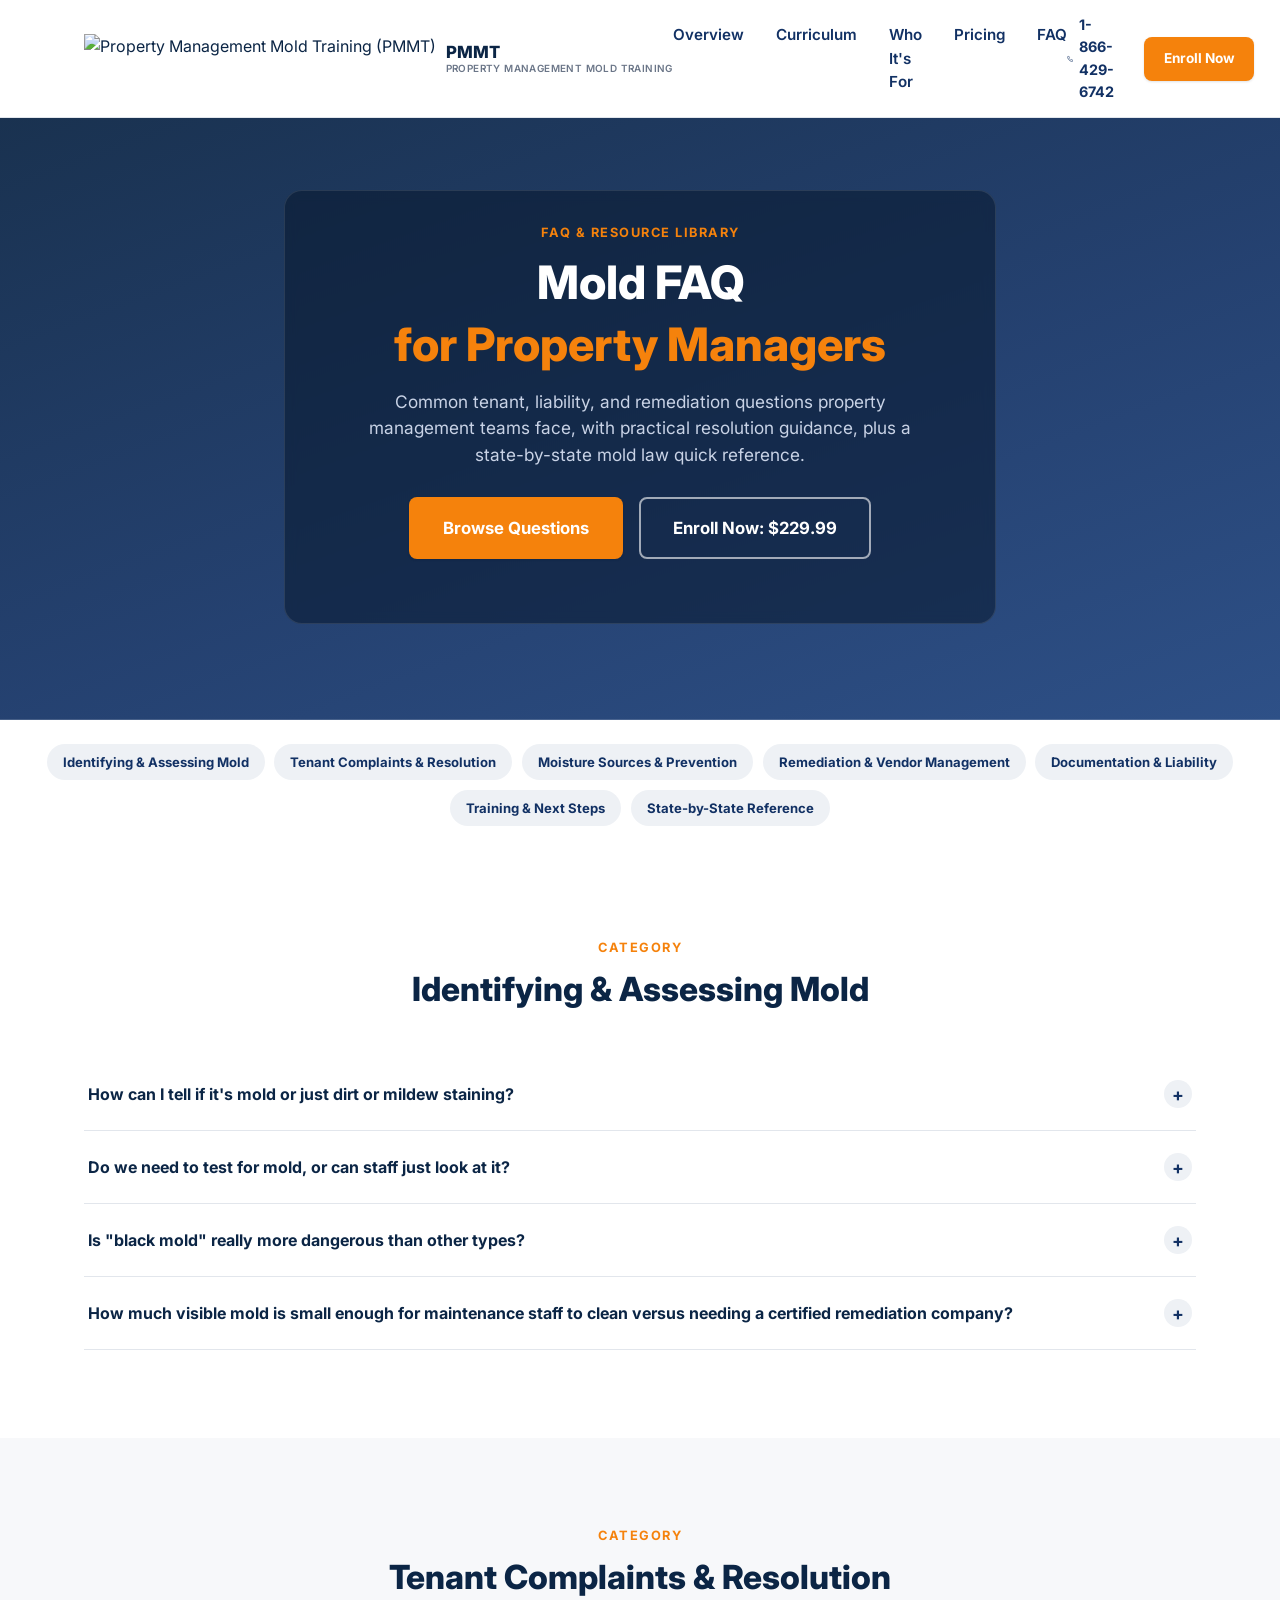
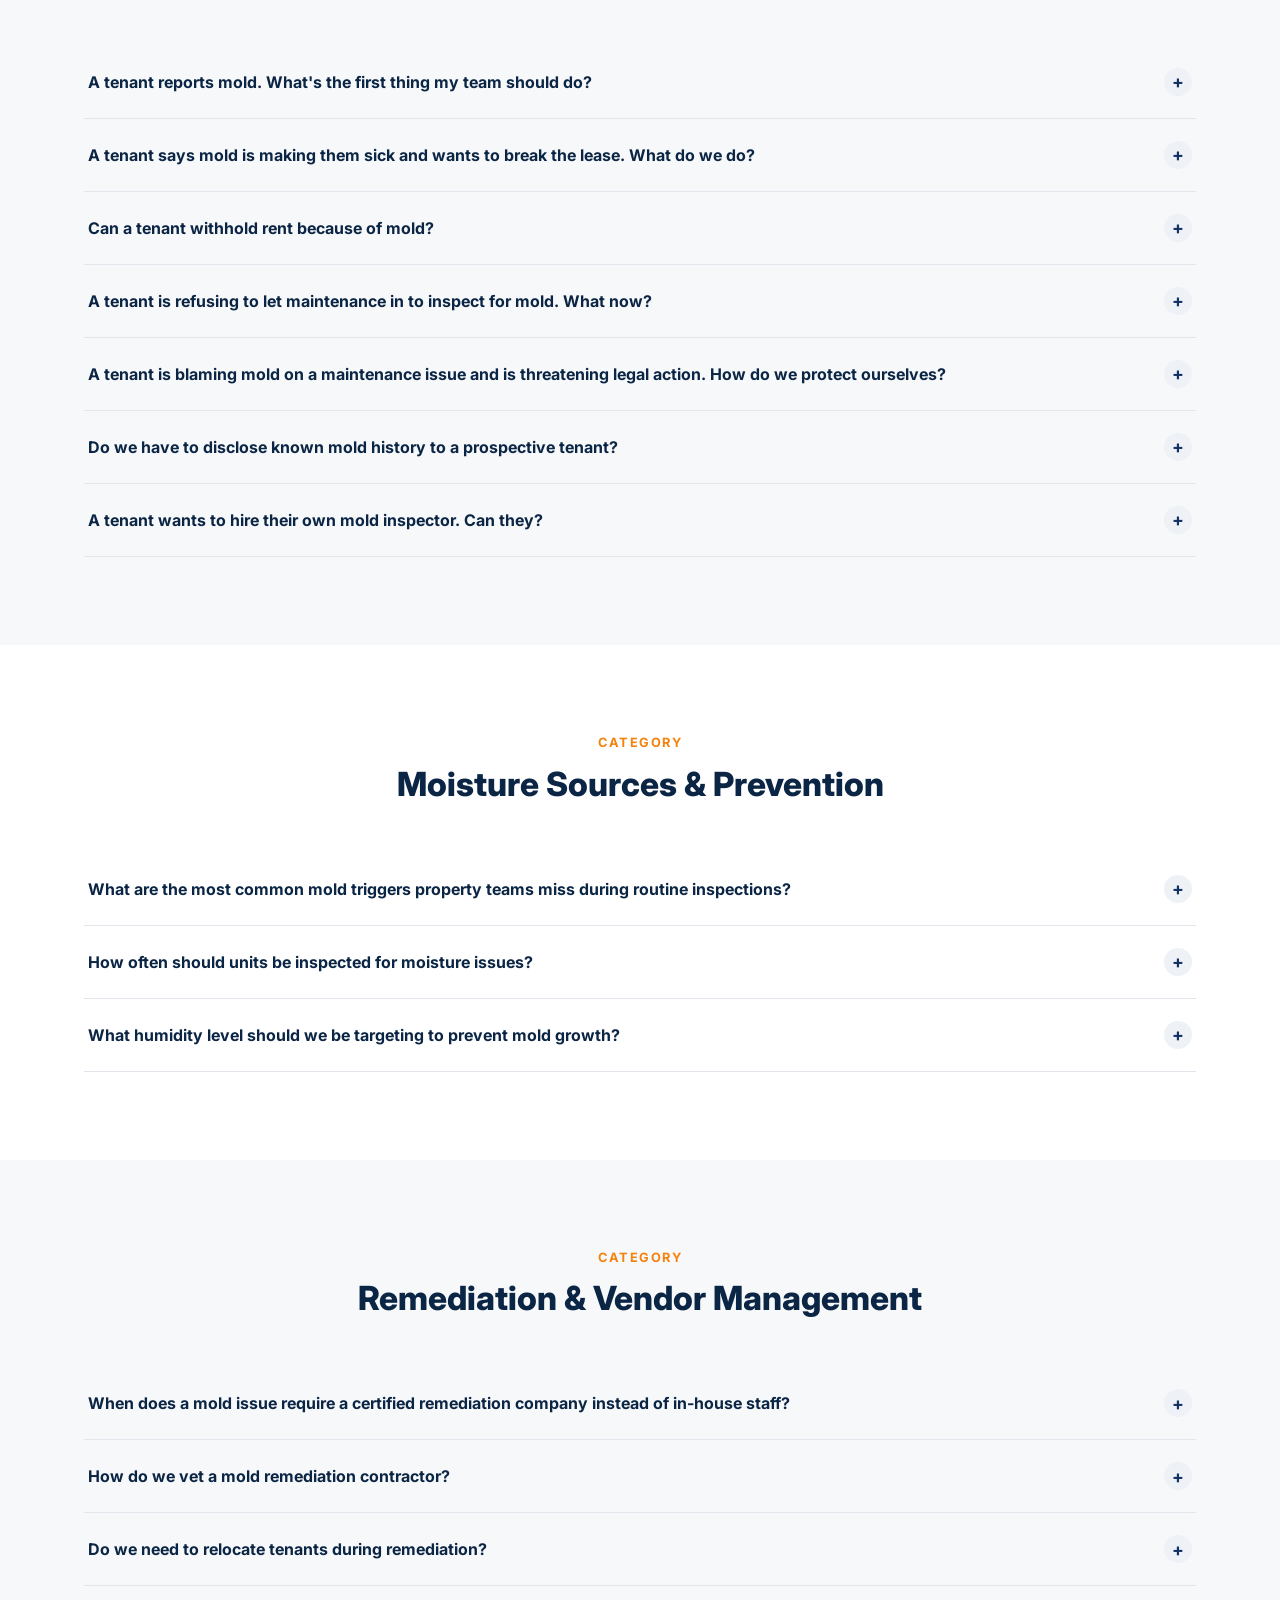
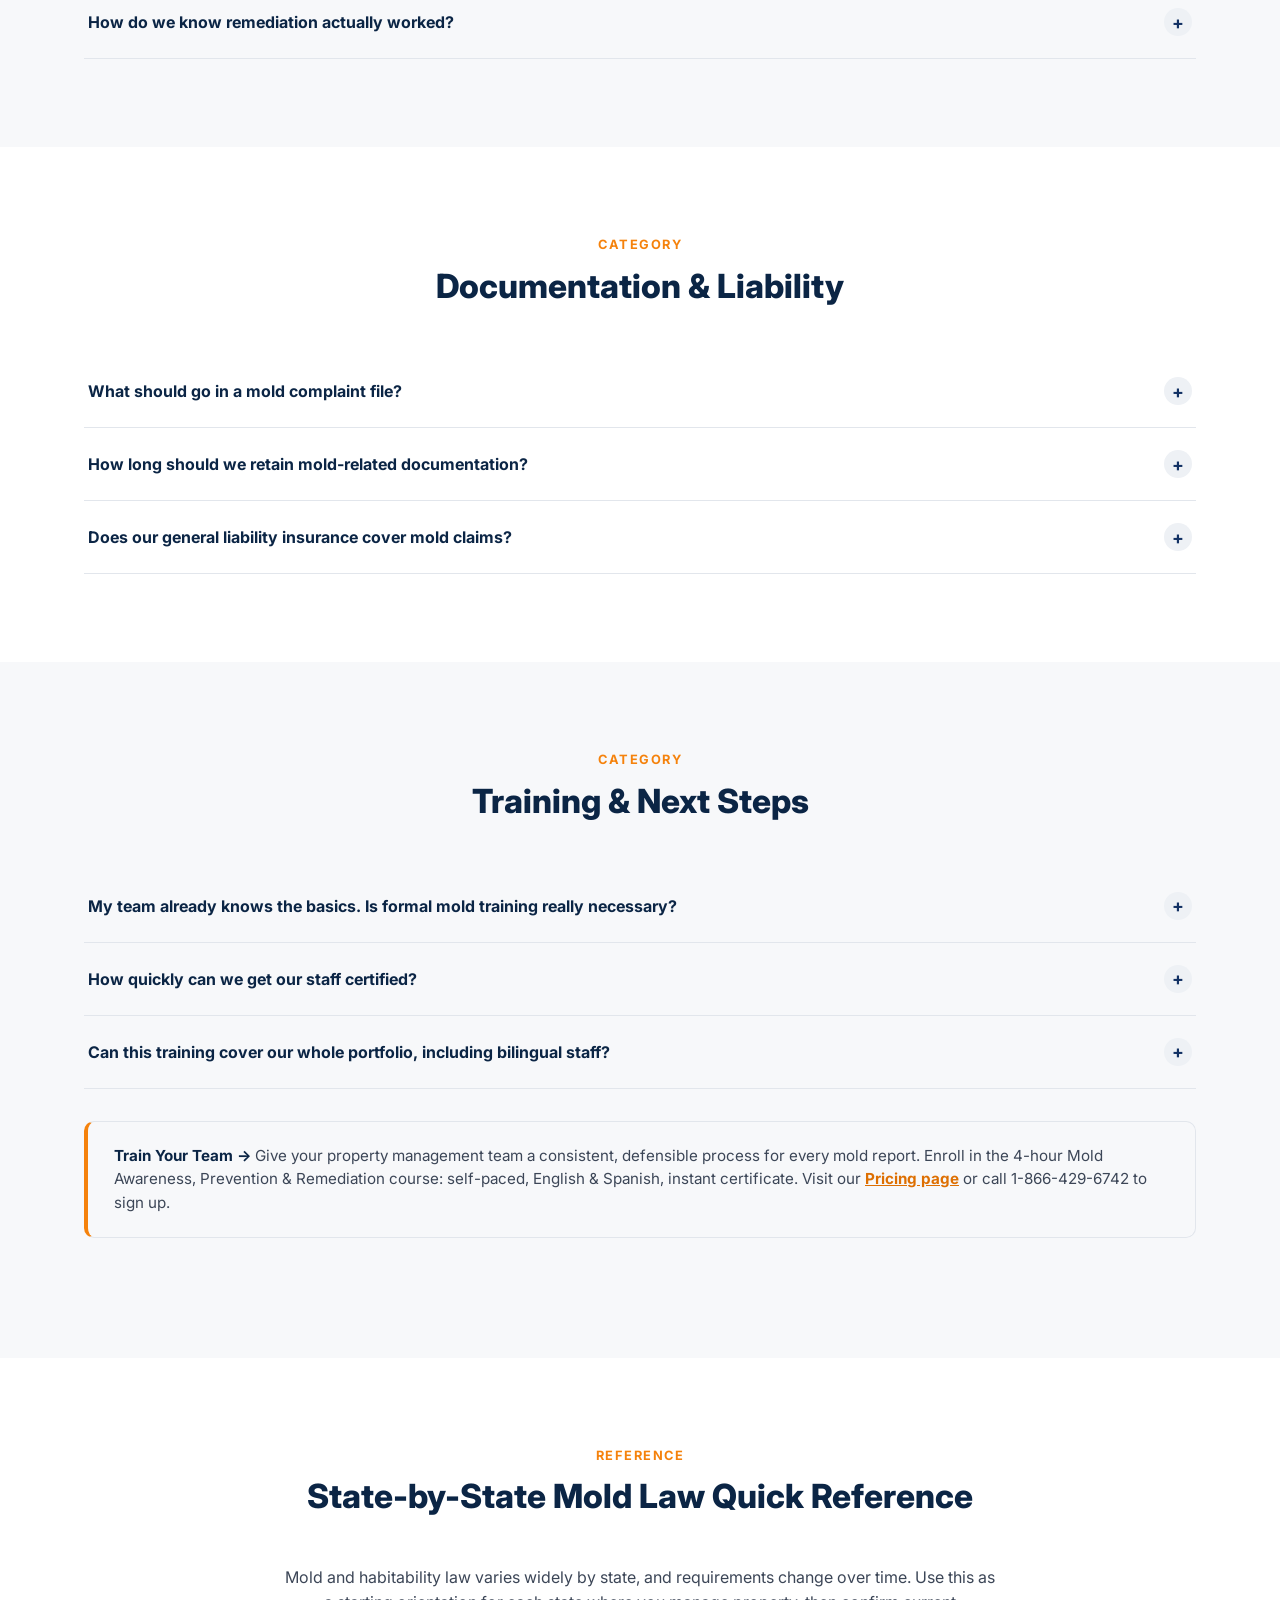
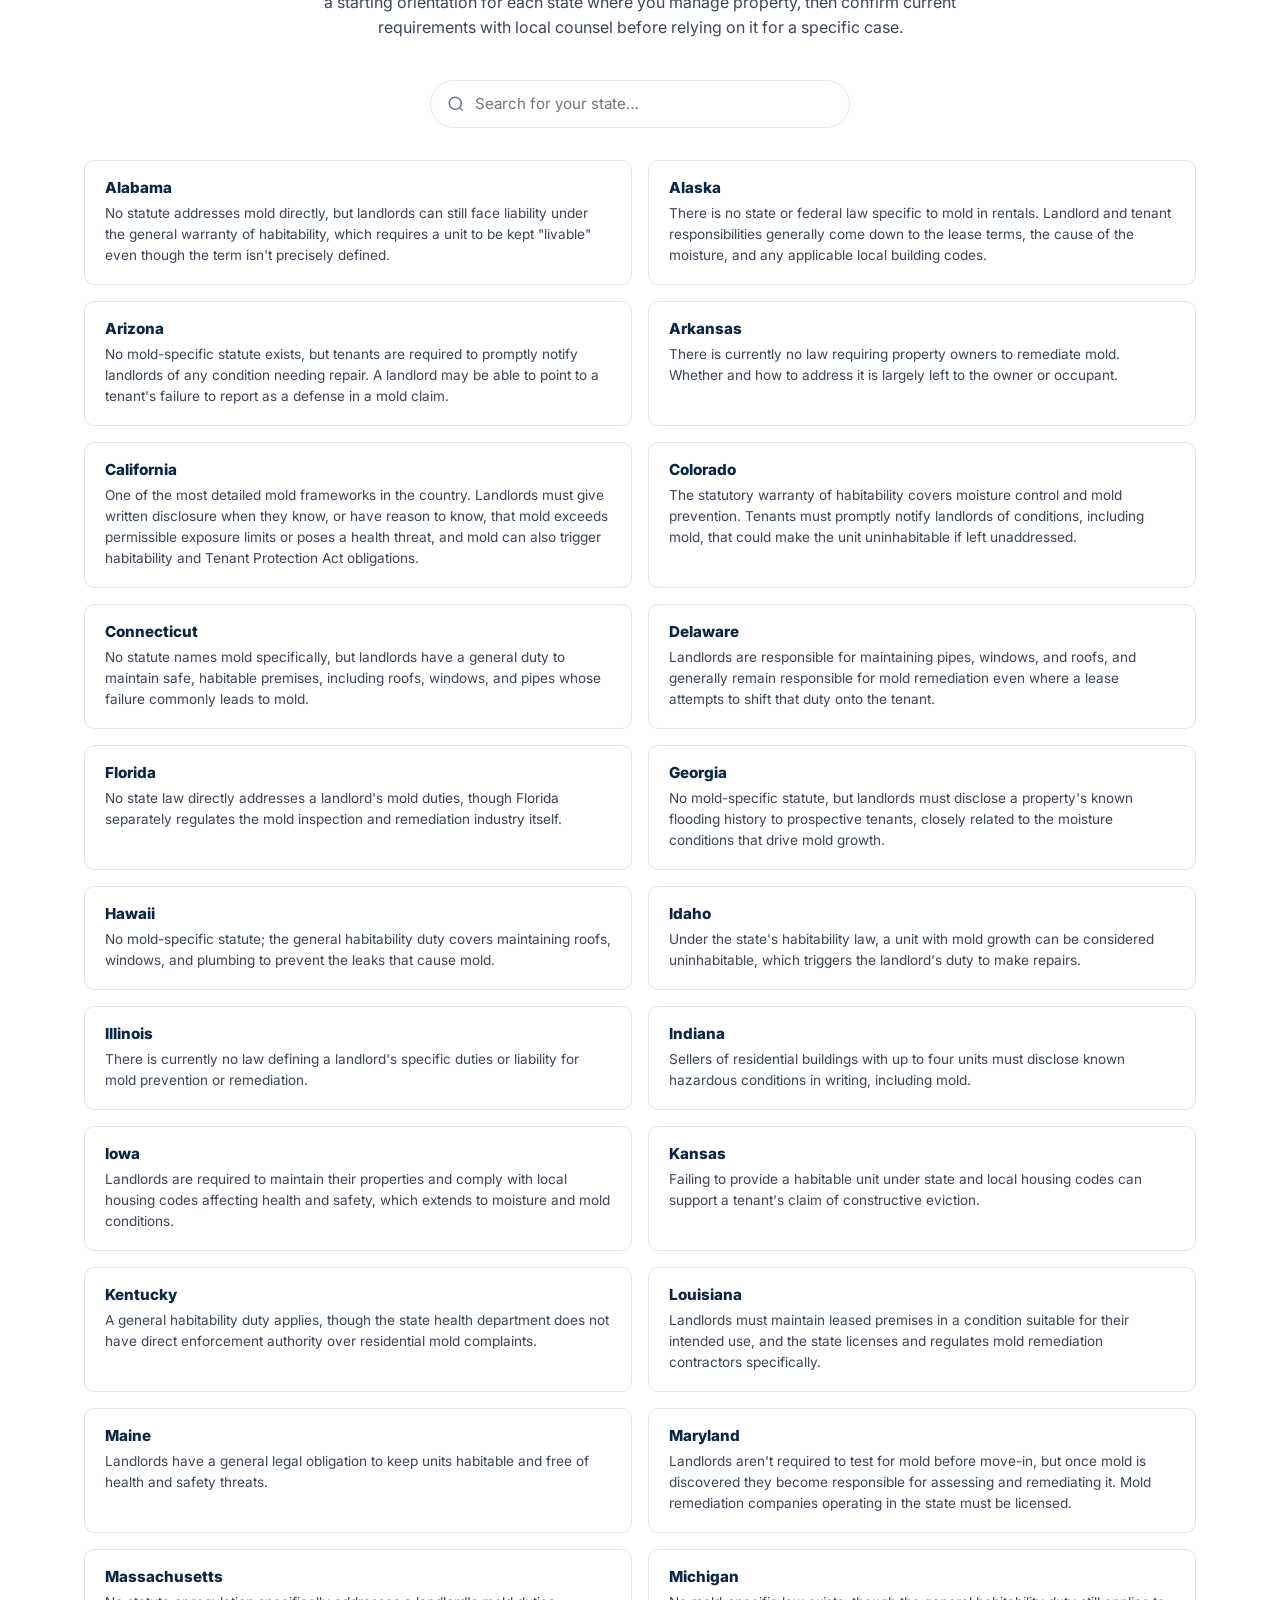
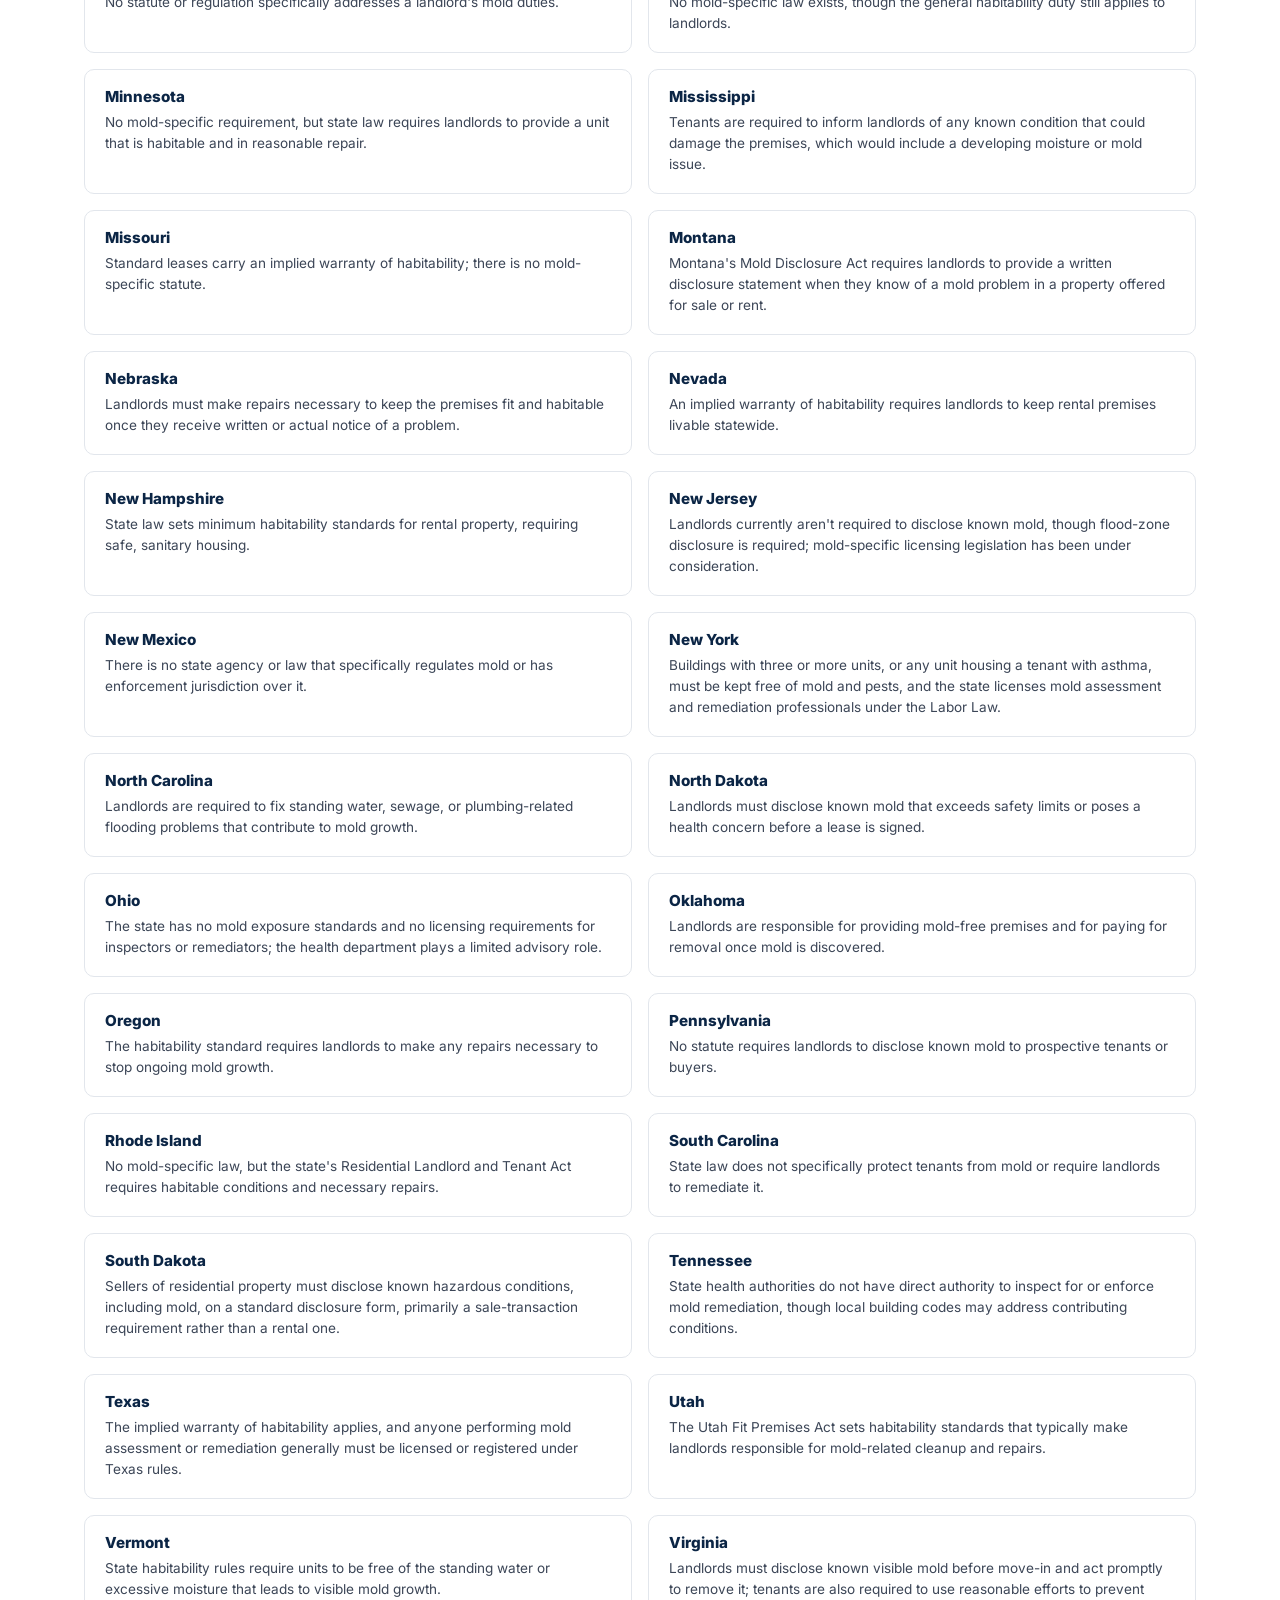
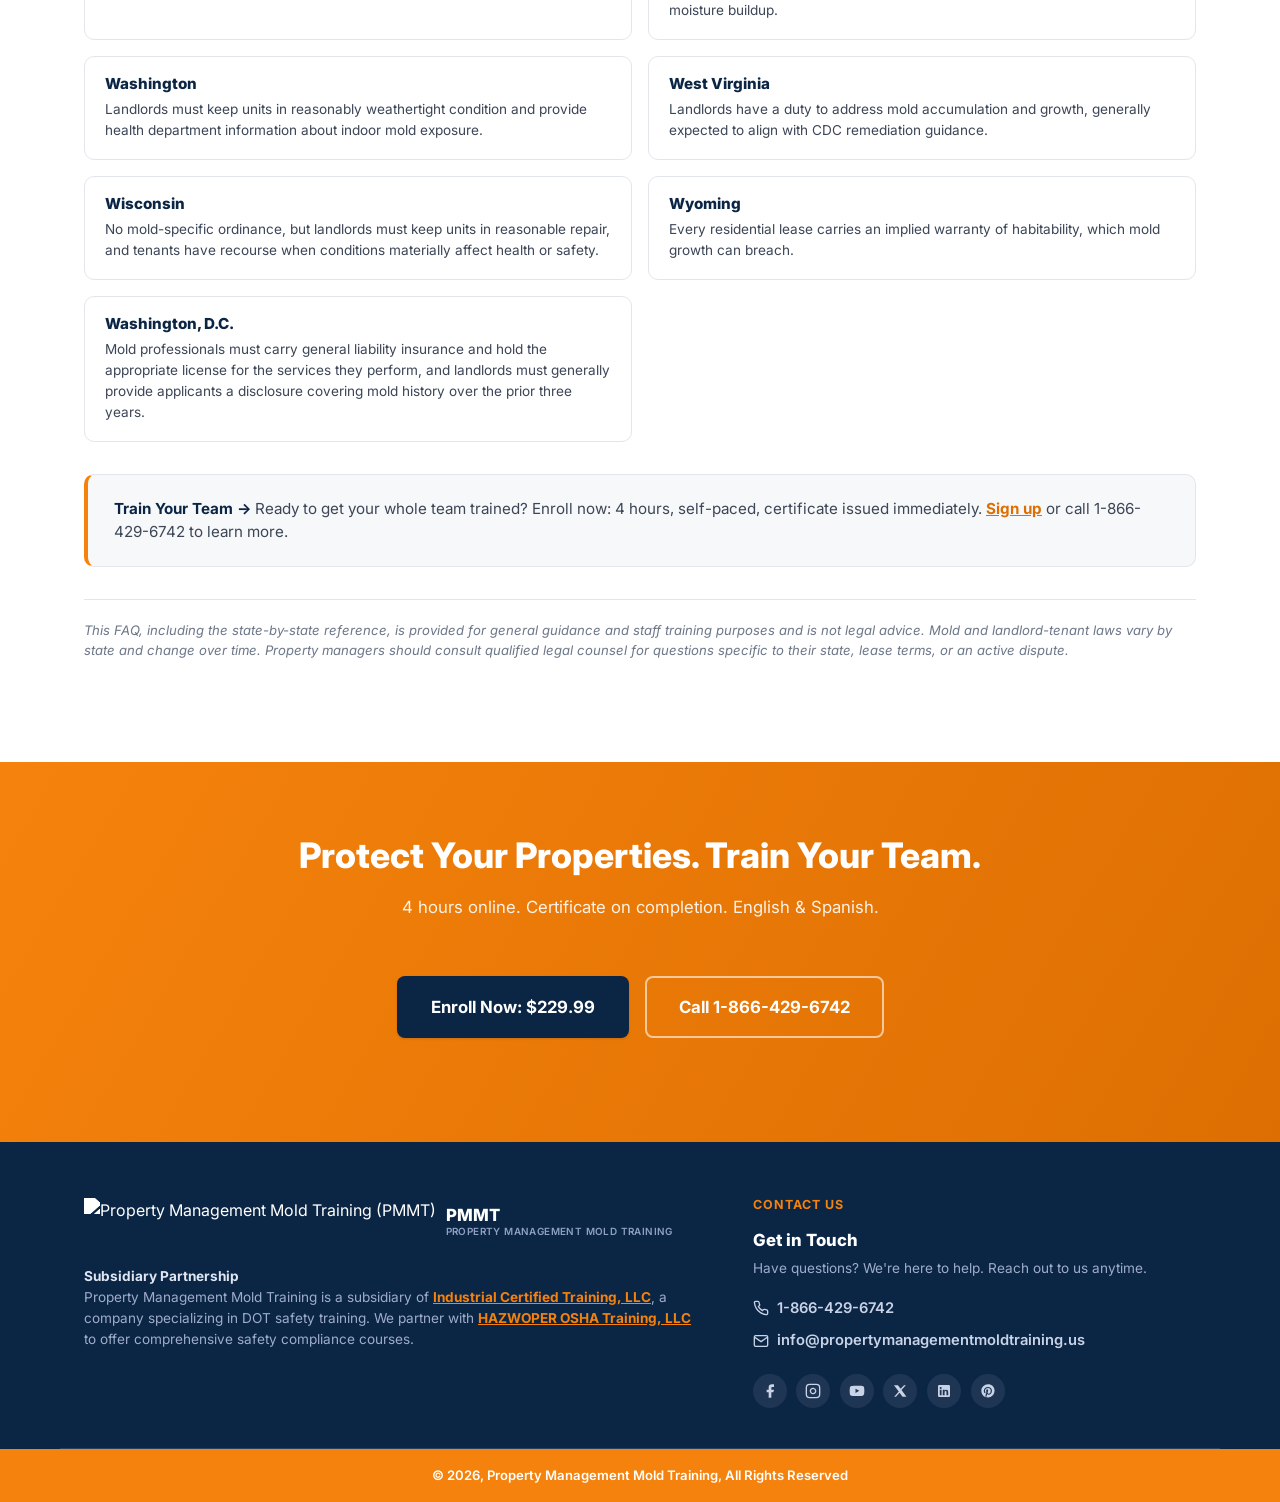
==== frequently-asked-questions/index.html @ 76d77f72 "Move FAQ page to /frequently-asked-questions/ Static hosts (GitHub Pages included) serve a directory" ====
<!DOCTYPE html>
<html lang="en">
<head>
<meta charset="UTF-8">
<meta name="viewport" content="width=device-width, initial-scale=1.0">
<title>Mold FAQ for Property Managers | Property Management Mold Training (PMMT)</title>
<meta name="description" content="Common tenant, liability, and remediation mold questions property management teams face, with practical resolution guidance, plus a state-by-state mold law quick reference.">
<link rel="icon" type="image/png" href="../images/pmmt-logo.png">
<link rel="apple-touch-icon" href="../images/pmmt-logo.png">

<meta property="og:type" content="website">
<meta property="og:title" content="Mold FAQ for Property Managers">
<meta property="og:description" content="Common tenant, liability, and remediation mold questions property management teams face, with practical resolution guidance, plus a state-by-state mold law quick reference.">
<meta property="og:image" content="https://raw.githubusercontent.com/MrPress-Automation/PropertyManagementMoldTraining/main/images/pmmt-logo.png">
<meta property="og:url" content="https://github.com/MrPress-Automation/PropertyManagementMoldTraining">
<meta name="twitter:card" content="summary_large_image">
<meta name="twitter:title" content="Mold FAQ for Property Managers">
<meta name="twitter:description" content="Common tenant, liability, and remediation mold questions property management teams face, with practical resolution guidance.">
<meta name="twitter:image" content="https://raw.githubusercontent.com/MrPress-Automation/PropertyManagementMoldTraining/main/images/pmmt-logo.png">

<link rel="preconnect" href="https://fonts.googleapis.com">
<link href="https://fonts.googleapis.com/css2?family=Inter:wght@400;500;600;700;800&display=swap" rel="stylesheet">
<link rel="stylesheet" href="../css/styles.css">
</head>
<body>

<a class="skip-link" href="#main">Skip to content</a>

<header class="site-header">
  <div class="container header-inner">
    <a href="../index.html#top" class="logo">
      <img src="../images/pmmt-logo.png" alt="Property Management Mold Training (PMMT)" class="logo-icon">
      <span class="logo-text">
        <span class="logo-mark">PMMT</span>
        <span class="logo-sub">Property Management Mold Training</span>
      </span>
    </a>

    <nav class="main-nav" id="mainNav">
      <a href="../index.html#overview">Overview</a>
      <a href="../index.html#curriculum">Curriculum</a>
      <a href="../index.html#audience">Who It's For</a>
      <a href="../index.html#pricing">Pricing</a>
      <a href="../index.html#faq">FAQ</a>
      <a href="tel:18664296742" class="nav-phone">
        <svg width="16" height="16" viewBox="0 0 24 24" fill="none" stroke="currentColor" stroke-width="2"><path d="M22 16.92v3a2 2 0 0 1-2.18 2 19.79 19.79 0 0 1-8.63-3.07 19.5 19.5 0 0 1-6-6 19.79 19.79 0 0 1-3.07-8.67A2 2 0 0 1 4.11 2h3a2 2 0 0 1 2 1.72c.127.96.362 1.903.7 2.81a2 2 0 0 1-.45 2.11L8.09 9.91a16 16 0 0 0 6 6l1.27-1.27a2 2 0 0 1 2.11-.45c.907.338 1.85.573 2.81.7A2 2 0 0 1 22 16.92z"/></svg>
        1-866-429-6742
      </a>
    </nav>

    <div class="header-actions">
      <a href="tel:18664296742" class="header-phone">
        <svg width="16" height="16" viewBox="0 0 24 24" fill="none" stroke="currentColor" stroke-width="2"><path d="M22 16.92v3a2 2 0 0 1-2.18 2 19.79 19.79 0 0 1-8.63-3.07 19.5 19.5 0 0 1-6-6 19.79 19.79 0 0 1-3.07-8.67A2 2 0 0 1 4.11 2h3a2 2 0 0 1 2 1.72c.127.96.362 1.903.7 2.81a2 2 0 0 1-.45 2.11L8.09 9.91a16 16 0 0 0 6 6l1.27-1.27a2 2 0 0 1 2.11-.45c.907.338 1.85.573 2.81.7A2 2 0 0 1 22 16.92z"/></svg>
        1-866-429-6742
      </a>
      <a href="../index.html#pricing" class="btn btn-primary btn-sm">Enroll Now</a>
      <button class="nav-toggle" id="navToggle" aria-label="Toggle navigation" aria-expanded="false">
        <span></span><span></span><span></span>
      </button>
    </div>
  </div>
</header>

<main id="main">

  <!-- HERO -->
  <section class="hero hero-solo" id="top">
    <div class="container hero-inner">
      <div class="hero-copy">
        <p class="eyebrow">FAQ &amp; Resource Library</p>
        <h1>Mold FAQ <span>for Property Managers</span></h1>
        <p class="hero-lead">
          Common tenant, liability, and remediation questions property management teams face, with practical
          resolution guidance, plus a state-by-state mold law quick reference.
        </p>
        <div class="hero-cta-row">
          <a href="#identifying" class="btn btn-primary btn-lg">Browse Questions</a>
          <a href="../index.html#pricing" class="btn btn-outline-light btn-lg">Enroll Now: $229.99</a>
        </div>
      </div>
    </div>
  </section>

  <!-- QUICK JUMP NAV -->
  <nav class="faq-jumpnav" aria-label="FAQ categories">
    <a href="#identifying">Identifying &amp; Assessing Mold</a>
    <a href="#tenant-complaints">Tenant Complaints &amp; Resolution</a>
    <a href="#moisture">Moisture Sources &amp; Prevention</a>
    <a href="#remediation">Remediation &amp; Vendor Management</a>
    <a href="#documentation">Documentation &amp; Liability</a>
    <a href="#training">Training &amp; Next Steps</a>
    <a href="#state-law">State-by-State Reference</a>
  </nav>

  <!-- IDENTIFYING & ASSESSING MOLD -->
  <section class="section" id="identifying">
    <div class="container">
      <div class="section-head">
        <p class="eyebrow">Category</p>
        <h2>Identifying &amp; Assessing Mold</h2>
      </div>
      <div class="faq-page-list">
        <div class="faq-item">
          <button class="faq-question" aria-expanded="false">
            How can I tell if it's mold or just dirt or mildew staining?
            <span class="faq-icon">+</span>
          </button>
          <div class="faq-answer"><p>Mold typically appears fuzzy or slightly raised and often carries a musty odor, which dirt and mildew stains don't. Color alone (black, green, white) isn't a reliable indicator of species or danger level. When in doubt, treat it as mold until a visual inspection or lab sample says otherwise; assuming it's "just dirt" is one of the most common ways small problems become expensive ones.</p></div>
        </div>
        <div class="faq-item">
          <button class="faq-question" aria-expanded="false">
            Do we need to test for mold, or can staff just look at it?
            <span class="faq-icon">+</span>
          </button>
          <div class="faq-answer"><p>Visual identification is usually enough to trigger action: containment, moisture correction, cleaning, or a remediation referral. Lab testing or air sampling is generally reserved for disputes, health-complaint documentation, post-remediation verification, or cases where the source isn't visible. Testing before every response can slow your team down and create paperwork that works against you if results are ambiguous.</p></div>
        </div>
        <div class="faq-item">
          <button class="faq-question" aria-expanded="false">
            Is "black mold" really more dangerous than other types?
            <span class="faq-icon">+</span>
          </button>
          <div class="faq-answer"><p>It gets outsized attention, but any mold growth signals a moisture problem that needs correcting, and any mold can trigger allergic or respiratory symptoms in sensitive individuals. Species matters less operationally than getting the moisture source fixed and the growth removed correctly.</p></div>
        </div>
        <div class="faq-item">
          <button class="faq-question" aria-expanded="false">
            How much visible mold is small enough for maintenance staff to clean versus needing a certified remediation company?
            <span class="faq-icon">+</span>
          </button>
          <div class="faq-answer"><p>Many jurisdictions and industry guidance use roughly 10 square feet as a rough threshold. Smaller areas may be handled by trained staff with proper PPE, while larger areas typically call for certified remediation professionals. Always confirm state and local requirements, since some states set their own thresholds and licensing rules.</p></div>
        </div>
      </div>
    </div>
  </section>

  <!-- TENANT COMPLAINTS & RESOLUTION -->
  <section class="section section-alt" id="tenant-complaints">
    <div class="container">
      <div class="section-head">
        <p class="eyebrow">Category</p>
        <h2>Tenant Complaints &amp; Resolution</h2>
      </div>
      <div class="faq-page-list">
        <div class="faq-item">
          <button class="faq-question" aria-expanded="false">
            A tenant reports mold. What's the first thing my team should do?
            <span class="faq-icon">+</span>
          </button>
          <div class="faq-answer"><p>Acknowledge the complaint in writing within a defined window (many property management companies target 24 to 48 hours), document the report with date, unit, description, and photos if provided, and schedule an inspection promptly. The biggest liability driver isn't mold itself, it's an undocumented delay between complaint and response.</p></div>
        </div>
        <div class="faq-item">
          <button class="faq-question" aria-expanded="false">
            A tenant says mold is making them sick and wants to break the lease. What do we do?
            <span class="faq-icon">+</span>
          </button>
          <div class="faq-answer"><p>Don't argue the medical claim; your team isn't qualified to and it isn't your role. Document the complaint, inspect promptly, correct any moisture or mold issue found, and consult your attorney or leasing policy on habitability and lease-break provisions. Offering temporary relocation during remediation is common practice in serious cases and can reduce dispute risk.</p></div>
        </div>
        <div class="faq-item">
          <button class="faq-question" aria-expanded="false">
            Can a tenant withhold rent because of mold?
            <span class="faq-icon">+</span>
          </button>
          <div class="faq-answer"><p>This depends entirely on state and local landlord-tenant law. Some jurisdictions allow rent withholding or "repair and deduct" for habitability issues, while others require formal notice and cure periods first. This is a legal question for your attorney, not a policy your team should improvise case by case.</p></div>
        </div>
        <div class="faq-item">
          <button class="faq-question" aria-expanded="false">
            A tenant is refusing to let maintenance in to inspect for mold. What now?
            <span class="faq-icon">+</span>
          </button>
          <div class="faq-answer"><p>Follow your state's required notice-to-enter procedures and document every attempted contact in writing. If a tenant blocks access to a reported hazard, that refusal should be documented too. It matters if the situation escalates to a dispute later.</p></div>
        </div>
        <div class="faq-item">
          <button class="faq-question" aria-expanded="false">
            A tenant is blaming mold on a maintenance issue and is threatening legal action. How do we protect ourselves?
            <span class="faq-icon">+</span>
          </button>
          <div class="faq-answer"><p>Documentation is the entire defense: complaint logs, inspection dates and findings, work orders, before, during, and after photos, and correspondence with the tenant. A defensible paper trail is what turns a dispute into a non-issue rather than an open liability. This exact skill, building a defensible response from first complaint to resolution, is a core module in our Mold Awareness training. <a href="../index.html#pricing">Sign up your team to learn more</a>.</p></div>
        </div>
        <div class="faq-item">
          <button class="faq-question" aria-expanded="false">
            Do we have to disclose known mold history to a prospective tenant?
            <span class="faq-icon">+</span>
          </button>
          <div class="faq-answer"><p>Several states require mold disclosure in leases or at move-in when there's a known history. Even where it isn't legally mandated, many property managers disclose proactively to reduce dispute risk. Check your state's specific disclosure requirements.</p></div>
        </div>
        <div class="faq-item">
          <button class="faq-question" aria-expanded="false">
            A tenant wants to hire their own mold inspector. Can they?
            <span class="faq-icon">+</span>
          </button>
          <div class="faq-answer"><p>Generally yes, though your lease may specify how findings get submitted to you. If their results conflict with yours, that's a good trigger for a third-party or independent assessment rather than a back-and-forth over whose result is correct.</p></div>
        </div>
      </div>
    </div>
  </section>

  <!-- MOISTURE SOURCES & PREVENTION -->
  <section class="section" id="moisture">
    <div class="container">
      <div class="section-head">
        <p class="eyebrow">Category</p>
        <h2>Moisture Sources &amp; Prevention</h2>
      </div>
      <div class="faq-page-list">
        <div class="faq-item">
          <button class="faq-question" aria-expanded="false">
            What are the most common mold triggers property teams miss during routine inspections?
            <span class="faq-icon">+</span>
          </button>
          <div class="faq-answer"><p>HVAC condensation lines, under-sink plumbing, window seals and flashing, roof penetrations, and poor bathroom ventilation are frequent blind spots. They're often not visible during a quick walkthrough and only surface once staining or odor appears.</p></div>
        </div>
        <div class="faq-item">
          <button class="faq-question" aria-expanded="false">
            How often should units be inspected for moisture issues?
            <span class="faq-icon">+</span>
          </button>
          <div class="faq-answer"><p>There's no universal standard, but many property teams build moisture and mold checks into existing turnover inspections, seasonal HVAC service visits, and any work order involving plumbing or roofing, rather than running a separate standalone mold inspection cycle.</p></div>
        </div>
        <div class="faq-item">
          <button class="faq-question" aria-expanded="false">
            What humidity level should we be targeting to prevent mold growth?
            <span class="faq-icon">+</span>
          </button>
          <div class="faq-answer"><p>Indoor relative humidity is generally recommended to stay below 60 percent, ideally in the 30 to 50 percent range, since mold typically needs sustained moisture and organic material to establish.</p></div>
        </div>
      </div>
    </div>
  </section>

  <!-- REMEDIATION & VENDOR MANAGEMENT -->
  <section class="section section-alt" id="remediation">
    <div class="container">
      <div class="section-head">
        <p class="eyebrow">Category</p>
        <h2>Remediation &amp; Vendor Management</h2>
      </div>
      <div class="faq-page-list">
        <div class="faq-item">
          <button class="faq-question" aria-expanded="false">
            When does a mold issue require a certified remediation company instead of in-house staff?
            <span class="faq-icon">+</span>
          </button>
          <div class="faq-answer"><p>Beyond the small-area threshold, situations involving HVAC system contamination, recurring or hidden mold behind walls, sensitive occupants such as those with respiratory conditions, or any situation likely to become a legal dispute are better handled by certified professionals, both for safety and for the credibility of the response if challenged later. Not sure your team can make that call confidently yet? Our course walks through this exact decision point in Module 5. <a href="../index.html#pricing">Learn more and enroll</a>.</p></div>
        </div>
        <div class="faq-item">
          <button class="faq-question" aria-expanded="false">
            How do we vet a mold remediation contractor?
            <span class="faq-icon">+</span>
          </button>
          <div class="faq-answer"><p>Look for state licensing or certification where required, proof of insurance, a written scope of work, and post-remediation verification or clearance testing as part of the contract, not just a cleanup invoice.</p></div>
        </div>
        <div class="faq-item">
          <button class="faq-question" aria-expanded="false">
            Do we need to relocate tenants during remediation?
            <span class="faq-icon">+</span>
          </button>
          <div class="faq-answer"><p>It depends on the scope, location, and containment method. Larger remediation jobs involving containment barriers and negative air pressure often make temporary relocation the more practical and defensible option.</p></div>
        </div>
        <div class="faq-item">
          <button class="faq-question" aria-expanded="false">
            How do we know remediation actually worked?
            <span class="faq-icon">+</span>
          </button>
          <div class="faq-answer"><p>Post-remediation verification (a visual clearance inspection and, where warranted, clearance air sampling by an independent party) is the standard way to confirm the job is complete before returning tenants to the space or closing out the file.</p></div>
        </div>
      </div>
    </div>
  </section>

  <!-- DOCUMENTATION & LIABILITY -->
  <section class="section" id="documentation">
    <div class="container">
      <div class="section-head">
        <p class="eyebrow">Category</p>
        <h2>Documentation &amp; Liability</h2>
      </div>
      <div class="faq-page-list">
        <div class="faq-item">
          <button class="faq-question" aria-expanded="false">
            What should go in a mold complaint file?
            <span class="faq-icon">+</span>
          </button>
          <div class="faq-answer"><p>The initial complaint with date and method received, photos, the inspection report, the moisture source identified, corrective action taken, remediation records if applicable, clearance verification, and all tenant correspondence. This is the file that protects you if a claim surfaces months later.</p></div>
        </div>
        <div class="faq-item">
          <button class="faq-question" aria-expanded="false">
            How long should we retain mold-related documentation?
            <span class="faq-icon">+</span>
          </button>
          <div class="faq-answer"><p>This varies by state statute of limitations for habitability and personal injury claims, often several years, so many property management companies retain the full file for the life of the tenancy plus several years after. Check with your attorney for your state's specific window.</p></div>
        </div>
        <div class="faq-item">
          <button class="faq-question" aria-expanded="false">
            Does our general liability insurance cover mold claims?
            <span class="faq-icon">+</span>
          </button>
          <div class="faq-answer"><p>Many standard general liability policies exclude or sublimit mold-related claims specifically, given how common and costly they've become. Confirm your policy's mold coverage and exclusions directly with your carrier rather than assuming it's covered under general property damage.</p></div>
        </div>
      </div>
    </div>
  </section>

  <!-- TRAINING & NEXT STEPS -->
  <section class="section section-alt" id="training">
    <div class="container">
      <div class="section-head">
        <p class="eyebrow">Category</p>
        <h2>Training &amp; Next Steps</h2>
      </div>
      <div class="faq-page-list">
        <div class="faq-item">
          <button class="faq-question" aria-expanded="false">
            My team already knows the basics. Is formal mold training really necessary?
            <span class="faq-icon">+</span>
          </button>
          <div class="faq-answer"><p>Most property management teams know mold is a problem; far fewer have a consistent, documented process for spotting it early, responding within a defensible timeline, and knowing exactly when to escalate to certified remediation. That consistency is what actually reduces liability, and it's the gap formal training closes. Want to learn more? <a href="../index.html#pricing">Enroll your team</a> in our 4-hour Mold Awareness, Prevention &amp; Remediation course for Property Management Teams.</p></div>
        </div>
        <div class="faq-item">
          <button class="faq-question" aria-expanded="false">
            How quickly can we get our staff certified?
            <span class="faq-icon">+</span>
          </button>
          <div class="faq-answer"><p>The course is self-paced and takes about 4 hours to complete, so staff can start, stop, and finish between shifts. A certificate of completion is issued immediately, ready for your compliance files. <a href="../index.html#pricing">Sign up today</a> to have your team trained this week.</p></div>
        </div>
        <div class="faq-item">
          <button class="faq-question" aria-expanded="false">
            Can this training cover our whole portfolio, including bilingual staff?
            <span class="faq-icon">+</span>
          </button>
          <div class="faq-answer"><p>Yes. The course is available in English and Spanish with an in-course toggle, and can be delivered as on-demand digital, virtual instructor-led, in-person, or via SCORM package to your own LMS for portfolio-wide rollout. To learn more or enroll your team, visit our <a href="../index.html#pricing">Pricing page</a> or call 1-866-429-6742.</p></div>
        </div>
      </div>

      <div class="faq-cta-box">
        <p><strong>Train Your Team &rarr;</strong> Give your property management team a consistent, defensible process for every mold report. Enroll in the 4-hour Mold Awareness, Prevention &amp; Remediation course: self-paced, English &amp; Spanish, instant certificate. Visit our <a href="../index.html#pricing">Pricing page</a> or call 1-866-429-6742 to sign up.</p>
      </div>
    </div>
  </section>

  <!-- STATE-BY-STATE MOLD LAW REFERENCE -->
  <section class="section" id="state-law">
    <div class="container">
      <div class="section-head">
        <p class="eyebrow">Reference</p>
        <h2>State-by-State Mold Law Quick Reference</h2>
      </div>
      <p class="state-law-intro">Mold and habitability law varies widely by state, and requirements change over time. Use this as a starting orientation for each state where you manage property, then confirm current requirements with local counsel before relying on it for a specific case.</p>

      <div class="state-search">
        <input type="text" id="stateSearchInput" class="state-search-input" placeholder="Search for your state&hellip;" aria-label="Search for your state">
      </div>
      <p class="state-search-empty" id="stateSearchEmpty" hidden>No states match your search. Try a different spelling.</p>

      <div class="state-law-grid" id="stateLawGrid">
        <div class="state-law-card"><h4>Alabama</h4><p>No statute addresses mold directly, but landlords can still face liability under the general warranty of habitability, which requires a unit to be kept "livable" even though the term isn't precisely defined.</p></div>
        <div class="state-law-card"><h4>Alaska</h4><p>There is no state or federal law specific to mold in rentals. Landlord and tenant responsibilities generally come down to the lease terms, the cause of the moisture, and any applicable local building codes.</p></div>
        <div class="state-law-card"><h4>Arizona</h4><p>No mold-specific statute exists, but tenants are required to promptly notify landlords of any condition needing repair. A landlord may be able to point to a tenant's failure to report as a defense in a mold claim.</p></div>
        <div class="state-law-card"><h4>Arkansas</h4><p>There is currently no law requiring property owners to remediate mold. Whether and how to address it is largely left to the owner or occupant.</p></div>
        <div class="state-law-card"><h4>California</h4><p>One of the most detailed mold frameworks in the country. Landlords must give written disclosure when they know, or have reason to know, that mold exceeds permissible exposure limits or poses a health threat, and mold can also trigger habitability and Tenant Protection Act obligations.</p></div>
        <div class="state-law-card"><h4>Colorado</h4><p>The statutory warranty of habitability covers moisture control and mold prevention. Tenants must promptly notify landlords of conditions, including mold, that could make the unit uninhabitable if left unaddressed.</p></div>
        <div class="state-law-card"><h4>Connecticut</h4><p>No statute names mold specifically, but landlords have a general duty to maintain safe, habitable premises, including roofs, windows, and pipes whose failure commonly leads to mold.</p></div>
        <div class="state-law-card"><h4>Delaware</h4><p>Landlords are responsible for maintaining pipes, windows, and roofs, and generally remain responsible for mold remediation even where a lease attempts to shift that duty onto the tenant.</p></div>
        <div class="state-law-card"><h4>Florida</h4><p>No state law directly addresses a landlord's mold duties, though Florida separately regulates the mold inspection and remediation industry itself.</p></div>
        <div class="state-law-card"><h4>Georgia</h4><p>No mold-specific statute, but landlords must disclose a property's known flooding history to prospective tenants, closely related to the moisture conditions that drive mold growth.</p></div>
        <div class="state-law-card"><h4>Hawaii</h4><p>No mold-specific statute; the general habitability duty covers maintaining roofs, windows, and plumbing to prevent the leaks that cause mold.</p></div>
        <div class="state-law-card"><h4>Idaho</h4><p>Under the state's habitability law, a unit with mold growth can be considered uninhabitable, which triggers the landlord's duty to make repairs.</p></div>
        <div class="state-law-card"><h4>Illinois</h4><p>There is currently no law defining a landlord's specific duties or liability for mold prevention or remediation.</p></div>
        <div class="state-law-card"><h4>Indiana</h4><p>Sellers of residential buildings with up to four units must disclose known hazardous conditions in writing, including mold.</p></div>
        <div class="state-law-card"><h4>Iowa</h4><p>Landlords are required to maintain their properties and comply with local housing codes affecting health and safety, which extends to moisture and mold conditions.</p></div>
        <div class="state-law-card"><h4>Kansas</h4><p>Failing to provide a habitable unit under state and local housing codes can support a tenant's claim of constructive eviction.</p></div>
        <div class="state-law-card"><h4>Kentucky</h4><p>A general habitability duty applies, though the state health department does not have direct enforcement authority over residential mold complaints.</p></div>
        <div class="state-law-card"><h4>Louisiana</h4><p>Landlords must maintain leased premises in a condition suitable for their intended use, and the state licenses and regulates mold remediation contractors specifically.</p></div>
        <div class="state-law-card"><h4>Maine</h4><p>Landlords have a general legal obligation to keep units habitable and free of health and safety threats.</p></div>
        <div class="state-law-card"><h4>Maryland</h4><p>Landlords aren't required to test for mold before move-in, but once mold is discovered they become responsible for assessing and remediating it. Mold remediation companies operating in the state must be licensed.</p></div>
        <div class="state-law-card"><h4>Massachusetts</h4><p>No statute or regulation specifically addresses a landlord's mold duties.</p></div>
        <div class="state-law-card"><h4>Michigan</h4><p>No mold-specific law exists, though the general habitability duty still applies to landlords.</p></div>
        <div class="state-law-card"><h4>Minnesota</h4><p>No mold-specific requirement, but state law requires landlords to provide a unit that is habitable and in reasonable repair.</p></div>
        <div class="state-law-card"><h4>Mississippi</h4><p>Tenants are required to inform landlords of any known condition that could damage the premises, which would include a developing moisture or mold issue.</p></div>
        <div class="state-law-card"><h4>Missouri</h4><p>Standard leases carry an implied warranty of habitability; there is no mold-specific statute.</p></div>
        <div class="state-law-card"><h4>Montana</h4><p>Montana's Mold Disclosure Act requires landlords to provide a written disclosure statement when they know of a mold problem in a property offered for sale or rent.</p></div>
        <div class="state-law-card"><h4>Nebraska</h4><p>Landlords must make repairs necessary to keep the premises fit and habitable once they receive written or actual notice of a problem.</p></div>
        <div class="state-law-card"><h4>Nevada</h4><p>An implied warranty of habitability requires landlords to keep rental premises livable statewide.</p></div>
        <div class="state-law-card"><h4>New Hampshire</h4><p>State law sets minimum habitability standards for rental property, requiring safe, sanitary housing.</p></div>
        <div class="state-law-card"><h4>New Jersey</h4><p>Landlords currently aren't required to disclose known mold, though flood-zone disclosure is required; mold-specific licensing legislation has been under consideration.</p></div>
        <div class="state-law-card"><h4>New Mexico</h4><p>There is no state agency or law that specifically regulates mold or has enforcement jurisdiction over it.</p></div>
        <div class="state-law-card"><h4>New York</h4><p>Buildings with three or more units, or any unit housing a tenant with asthma, must be kept free of mold and pests, and the state licenses mold assessment and remediation professionals under the Labor Law.</p></div>
        <div class="state-law-card"><h4>North Carolina</h4><p>Landlords are required to fix standing water, sewage, or plumbing-related flooding problems that contribute to mold growth.</p></div>
        <div class="state-law-card"><h4>North Dakota</h4><p>Landlords must disclose known mold that exceeds safety limits or poses a health concern before a lease is signed.</p></div>
        <div class="state-law-card"><h4>Ohio</h4><p>The state has no mold exposure standards and no licensing requirements for inspectors or remediators; the health department plays a limited advisory role.</p></div>
        <div class="state-law-card"><h4>Oklahoma</h4><p>Landlords are responsible for providing mold-free premises and for paying for removal once mold is discovered.</p></div>
        <div class="state-law-card"><h4>Oregon</h4><p>The habitability standard requires landlords to make any repairs necessary to stop ongoing mold growth.</p></div>
        <div class="state-law-card"><h4>Pennsylvania</h4><p>No statute requires landlords to disclose known mold to prospective tenants or buyers.</p></div>
        <div class="state-law-card"><h4>Rhode Island</h4><p>No mold-specific law, but the state's Residential Landlord and Tenant Act requires habitable conditions and necessary repairs.</p></div>
        <div class="state-law-card"><h4>South Carolina</h4><p>State law does not specifically protect tenants from mold or require landlords to remediate it.</p></div>
        <div class="state-law-card"><h4>South Dakota</h4><p>Sellers of residential property must disclose known hazardous conditions, including mold, on a standard disclosure form, primarily a sale-transaction requirement rather than a rental one.</p></div>
        <div class="state-law-card"><h4>Tennessee</h4><p>State health authorities do not have direct authority to inspect for or enforce mold remediation, though local building codes may address contributing conditions.</p></div>
        <div class="state-law-card"><h4>Texas</h4><p>The implied warranty of habitability applies, and anyone performing mold assessment or remediation generally must be licensed or registered under Texas rules.</p></div>
        <div class="state-law-card"><h4>Utah</h4><p>The Utah Fit Premises Act sets habitability standards that typically make landlords responsible for mold-related cleanup and repairs.</p></div>
        <div class="state-law-card"><h4>Vermont</h4><p>State habitability rules require units to be free of the standing water or excessive moisture that leads to visible mold growth.</p></div>
        <div class="state-law-card"><h4>Virginia</h4><p>Landlords must disclose known visible mold before move-in and act promptly to remove it; tenants are also required to use reasonable efforts to prevent moisture buildup.</p></div>
        <div class="state-law-card"><h4>Washington</h4><p>Landlords must keep units in reasonably weathertight condition and provide health department information about indoor mold exposure.</p></div>
        <div class="state-law-card"><h4>West Virginia</h4><p>Landlords have a duty to address mold accumulation and growth, generally expected to align with CDC remediation guidance.</p></div>
        <div class="state-law-card"><h4>Wisconsin</h4><p>No mold-specific ordinance, but landlords must keep units in reasonable repair, and tenants have recourse when conditions materially affect health or safety.</p></div>
        <div class="state-law-card"><h4>Wyoming</h4><p>Every residential lease carries an implied warranty of habitability, which mold growth can breach.</p></div>
        <div class="state-law-card"><h4>Washington, D.C.</h4><p>Mold professionals must carry general liability insurance and hold the appropriate license for the services they perform, and landlords must generally provide applicants a disclosure covering mold history over the prior three years.</p></div>
      </div>

      <div class="faq-cta-box">
        <p><strong>Train Your Team &rarr;</strong> Ready to get your whole team trained? Enroll now: 4 hours, self-paced, certificate issued immediately. <a href="../index.html#pricing">Sign up</a> or call 1-866-429-6742 to learn more.</p>
      </div>

      <p class="faq-page-disclaimer">This FAQ, including the state-by-state reference, is provided for general guidance and staff training purposes and is not legal advice. Mold and landlord-tenant laws vary by state and change over time. Property managers should consult qualified legal counsel for questions specific to their state, lease terms, or an active dispute.</p>
    </div>
  </section>

  <!-- FINAL CTA -->
  <section class="final-cta">
    <div class="container final-cta-inner">
      <h2>Protect Your Properties. Train Your Team.</h2>
      <p>4 hours online. Certificate on completion. English &amp; Spanish.</p>
      <div class="hero-cta-row">
        <a href="../index.html#pricing" class="btn btn-primary btn-lg">Enroll Now: $229.99</a>
        <a href="tel:18664296742" class="btn btn-outline-light btn-lg">Call 1-866-429-6742</a>
      </div>
    </div>
  </section>

</main>

<footer class="site-footer">
  <div class="container footer-grid">

    <div class="footer-col footer-col-brand">
      <a href="../index.html#top" class="logo footer-logo">
        <img src="../images/pmmt-logo.png" alt="Property Management Mold Training (PMMT)" class="logo-icon logo-icon-footer">
        <span class="logo-text">
          <span class="logo-mark logo-mark-footer">PMMT</span>
          <span class="logo-sub logo-sub-footer">Property Management Mold Training</span>
        </span>
      </a>

      <p class="footer-legal"><strong>Subsidiary Partnership</strong><br>Property Management Mold Training is a subsidiary of <a href="https://ictraining.us/" target="_blank" rel="noopener">Industrial Certified Training, LLC</a>, a company specializing in DOT safety training. We partner with <a href="https://hazwoper-osha.com/" target="_blank" rel="noopener">HAZWOPER OSHA Training, LLC</a> to offer comprehensive safety compliance courses.</p>
    </div>

    <div class="footer-col footer-col-contact">
      <h4 class="footer-col-heading">Contact Us</h4>
      <p class="footer-contact-lead">Get in Touch</p>
      <p class="footer-contact-sub">Have questions? We're here to help. Reach out to us anytime.</p>

      <div class="footer-contact-links">
        <a href="tel:18664296742">
          <svg width="16" height="16" viewBox="0 0 24 24" fill="none" stroke="currentColor" stroke-width="2"><path d="M22 16.92v3a2 2 0 0 1-2.18 2 19.79 19.79 0 0 1-8.63-3.07 19.5 19.5 0 0 1-6-6 19.79 19.79 0 0 1-3.07-8.67A2 2 0 0 1 4.11 2h3a2 2 0 0 1 2 1.72c.127.96.362 1.903.7 2.81a2 2 0 0 1-.45 2.11L8.09 9.91a16 16 0 0 0 6 6l1.27-1.27a2 2 0 0 1 2.11-.45c.907.338 1.85.573 2.81.7A2 2 0 0 1 22 16.92z"/></svg>
          1-866-429-6742
        </a>
        <a href="mailto:info@propertymanagementmoldtraining.us">
          <svg width="16" height="16" viewBox="0 0 24 24" fill="none" stroke="currentColor" stroke-width="2"><path d="M4 4h16c1.1 0 2 .9 2 2v12c0 1.1-.9 2-2 2H4c-1.1 0-2-.9-2-2V6c0-1.1.9-2 2-2z"/><polyline points="22,6 12,13 2,6"/></svg>
          info@propertymanagementmoldtraining.us
        </a>
      </div>

      <div class="footer-social">
        <a href="https://www.facebook.com/HazwoperOsha/" target="_blank" rel="noopener" aria-label="Facebook">
          <svg width="16" height="16" viewBox="0 0 24 24" fill="currentColor"><path d="M18 2h-3a5 5 0 0 0-5 5v3H7v4h3v8h4v-8h3l1-4h-4V7a1 1 0 0 1 1-1h3z"/></svg>
        </a>
        <a href="https://www.instagram.com/hazwoper_osha_training/?hl=en" target="_blank" rel="noopener" aria-label="Instagram">
          <svg width="16" height="16" viewBox="0 0 24 24" fill="none" stroke="currentColor" stroke-width="2"><rect x="2" y="2" width="20" height="20" rx="5"/><path d="M16 11.37A4 4 0 1 1 12.63 8 4 4 0 0 1 16 11.37z"/><line x1="17.5" y1="6.5" x2="17.51" y2="6.5"/></svg>
        </a>
        <a href="https://www.youtube.com/@hazwoper-osha" target="_blank" rel="noopener" aria-label="YouTube">
          <svg width="16" height="16" viewBox="0 0 24 24" fill="currentColor"><path d="M22.54 6.42a2.78 2.78 0 0 0-1.94-2C18.88 4 12 4 12 4s-6.88 0-8.6.46a2.78 2.78 0 0 0-1.94 2A29 29 0 0 0 1 11.75a29 29 0 0 0 .46 5.33A2.78 2.78 0 0 0 3.4 19c1.72.46 8.6.46 8.6.46s6.88 0 8.6-.46a2.78 2.78 0 0 0 1.94-2 29 29 0 0 0 .46-5.25 29 29 0 0 0-.46-5.33zM9.75 15.02V8.48l5.75 3.27z"/></svg>
        </a>
        <a href="https://twitter.com/HazwoperOsha" target="_blank" rel="noopener" aria-label="X">
          <svg width="14" height="14" viewBox="0 0 24 24" fill="currentColor"><path d="M18.9 2H22l-7.4 8.4L23 22h-6.6l-5.2-6.8L5.1 22H2l7.9-9L1.6 2h6.8l4.7 6.2z"/></svg>
        </a>
        <a href="https://www.linkedin.com/company/hazwoper-osha" target="_blank" rel="noopener" aria-label="LinkedIn">
          <svg width="16" height="16" viewBox="0 0 24 24" fill="currentColor"><path d="M19 3a2 2 0 0 1 2 2v14a2 2 0 0 1-2 2H5a2 2 0 0 1-2-2V5a2 2 0 0 1 2-2zM8.34 18.34V10.1H5.67v8.24zM7.01 8.97a1.55 1.55 0 1 0 0-3.1 1.55 1.55 0 0 0 0 3.1zM18.34 18.34v-4.6c0-2.46-1.31-3.6-3.06-3.6a2.64 2.64 0 0 0-2.39 1.32V10.1H10.2s.04.86 0 8.24h2.68v-4.6c0-.25.02-.5.09-.68a1.5 1.5 0 0 1 1.37-1c.96 0 1.35.73 1.35 1.8v4.48z"/></svg>
        </a>
        <a href="https://www.pinterest.com/hazwoperosha/" target="_blank" rel="noopener" aria-label="Pinterest">
          <svg width="16" height="16" viewBox="0 0 24 24" fill="currentColor"><path d="M12 2C6.48 2 2 6.48 2 12c0 4.24 2.63 7.86 6.35 9.32-.09-.79-.16-2.01.03-2.88.18-.79 1.17-5.04 1.17-5.04s-.3-.6-.3-1.48c0-1.39.8-2.43 1.8-2.43.85 0 1.26.64 1.26 1.4 0 .85-.54 2.13-.82 3.31-.23.99.5 1.8 1.48 1.8 1.77 0 3.13-1.87 3.13-4.56 0-2.38-1.71-4.05-4.16-4.05-2.83 0-4.5 2.12-4.5 4.32 0 .85.33 1.77.74 2.27.08.1.09.19.07.29-.07.3-.24.99-.27 1.13-.04.18-.14.22-.32.13-1.2-.56-1.95-2.3-1.95-3.71 0-3.02 2.2-5.8 6.33-5.8 3.32 0 5.9 2.37 5.9 5.53 0 3.3-2.08 5.95-4.97 5.95-.97 0-1.88-.5-2.19-1.1l-.6 2.27c-.21.83-.79 1.87-1.18 2.5.89.27 1.83.42 2.81.42 5.52 0 10-4.48 10-10S17.52 2 12 2z"/></svg>
        </a>
      </div>
    </div>

  </div>
  <div class="footer-bottom">
    <div class="container">
      <p>&copy; 2026, Property Management Mold Training, All Rights Reserved</p>
    </div>
  </div>
</footer>

<script src="../js/main.js"></script>

<!--Start of Tawk.to Script-->
<script type="text/javascript">
var Tawk_API=Tawk_API||{}, Tawk_LoadStart=new Date();
(function(){
var s1=document.createElement("script"),s0=document.getElementsByTagName("script")[0];
s1.async=true;
s1.src='https://embed.tawk.to/6a5a95a2096ab21d402a762c/1jtoth11r';
s1.charset='UTF-8';
s1.setAttribute('crossorigin','*');
s0.parentNode.insertBefore(s1,s0);
})();
</script>
<!--End of Tawk.to Script-->
</body>
</html>
---- css/styles.css ----
:root{
  --navy-900:#0b2545;
  --navy-800:#123164;
  --navy-700:#173d7a;
  --blue-600:#1d5bd6;
  --orange-500:#f5820c;
  --orange-600:#dd6f02;
  --gray-50:#f7f8fa;
  --gray-100:#eef1f5;
  --gray-200:#e2e6ec;
  --gray-500:#6b7688;
  --gray-700:#3c4657;
  --white:#ffffff;
  --radius:10px;
  --shadow-sm:0 1px 2px rgba(11,37,69,.06),0 1px 3px rgba(11,37,69,.08);
  --shadow-md:0 8px 24px rgba(11,37,69,.10);
  --shadow-lg:0 20px 45px rgba(11,37,69,.16);
  --max-width:1160px;
}

*,*::before,*::after{box-sizing:border-box;}
html{scroll-behavior:smooth;max-width:100%;overflow-x:hidden;}
body{
  margin:0;
  max-width:100%;
  overflow-x:hidden;
  font-family:'Inter',system-ui,-apple-system,Segoe UI,Roboto,sans-serif;
  color:var(--navy-900);
  background:var(--white);
  line-height:1.55;
  -webkit-font-smoothing:antialiased;
}
h1,h2,h3,h4{margin:0 0 .5em;line-height:1.2;font-weight:800;color:var(--navy-900);}
p{margin:0 0 1em;color:var(--gray-700);}
a{color:inherit;text-decoration:none;}
ul,ol{margin:0;padding:0;list-style:none;}
img{max-width:100%;display:block;}
button{font-family:inherit;}

.skip-link{
  position:absolute;left:-999px;top:0;background:var(--navy-900);color:#fff;padding:.75rem 1rem;z-index:200;border-radius:0 0 8px 0;
}
.skip-link:focus{left:0;}

.container{
  width:100%;
  max-width:var(--max-width);
  margin:0 auto;
  padding:0 24px;
}

/* ---------- Buttons ---------- */
.btn{
  display:inline-flex;align-items:center;justify-content:center;gap:.5rem;
  padding:.85rem 1.5rem;
  border-radius:8px;
  font-weight:700;
  font-size:.95rem;
  border:2px solid transparent;
  cursor:pointer;
  transition:transform .15s ease, box-shadow .15s ease, background-color .15s ease, color .15s ease;
  white-space:nowrap;
}
.btn:hover{transform:translateY(-1px);}
.btn-primary{background:var(--orange-500);color:var(--white);box-shadow:var(--shadow-sm);}
.btn-primary:hover{background:var(--orange-600);box-shadow:var(--shadow-md);}
.btn-outline{background:transparent;border-color:var(--navy-900);color:var(--navy-900);}
.btn-outline:hover{background:var(--navy-900);color:var(--white);}
.btn-outline-light{background:transparent;border-color:rgba(255,255,255,.6);color:var(--white);}
.btn-outline-light:hover{background:var(--white);color:var(--navy-900);}
.btn-lg{padding:1rem 2rem;font-size:1.05rem;}
.btn-sm{padding:.6rem 1.1rem;font-size:.85rem;}
.btn-block{width:100%;}

/* ---------- Header ---------- */
.site-header{
  position:sticky;top:0;z-index:100;
  background:rgba(255,255,255,.92);
  backdrop-filter:saturate(180%) blur(8px);
  border-bottom:1px solid var(--gray-200);
}
.header-inner{
  display:flex;align-items:center;justify-content:space-between;
  padding-top:14px;padding-bottom:14px;
}
.logo{display:flex;align-items:center;gap:.6rem;flex-shrink:0;min-width:0;}
.logo-icon{height:clamp(34px,6.5vw,50px);width:auto;max-width:100%;display:block;}
.logo-icon-footer{height:clamp(34px,5vw,48px);filter:brightness(0) invert(1);}
.logo-text{display:flex;flex-direction:column;line-height:1.15;white-space:nowrap;}
.logo-mark{font-size:1.05rem;font-weight:800;letter-spacing:.3px;color:var(--navy-900);}
.logo-sub{font-size:.62rem;font-weight:600;letter-spacing:.4px;text-transform:uppercase;color:var(--gray-500);}
.logo-mark-footer{color:var(--white);}
.logo-sub-footer{color:#8fa0c4;white-space:normal;}

.main-nav{display:flex;gap:2rem;}
.main-nav a{font-weight:600;font-size:.95rem;color:var(--navy-800);padding:.5rem 0;position:relative;}
.main-nav a:hover{color:var(--orange-500);}
.nav-phone{display:none;}

.header-actions{display:flex;align-items:center;gap:1.25rem;}
.header-phone{display:flex;align-items:center;gap:.4rem;font-weight:700;font-size:.9rem;color:var(--navy-800);}
.header-phone:hover{color:var(--orange-500);}

.nav-toggle{
  display:none;flex-direction:column;justify-content:center;gap:5px;
  width:36px;height:36px;background:none;border:none;cursor:pointer;padding:0;
}
.nav-toggle span{display:block;height:2px;width:100%;background:var(--navy-900);border-radius:2px;}

/* ---------- Hero ---------- */
.hero{
  background:
    linear-gradient(160deg,rgba(11,37,69,.94) 0%,rgba(18,49,100,.92) 55%,rgba(23,61,122,.9) 100%),
    url('../images/hero-mold-texture.jpg');
  background-size:cover;
  background-position:center;
  background-repeat:no-repeat;
  color:var(--white);
  padding:72px 0 96px;
  position:relative;
  overflow:hidden;
}
.hero-inner{
  display:grid;
  grid-template-columns:1.15fr .85fr;
  gap:56px;
  align-items:center;
  position:relative;
}
.hero-copy{
  background:rgba(8,24,47,.55);
  backdrop-filter:blur(6px);
  -webkit-backdrop-filter:blur(6px);
  border:1px solid rgba(255,255,255,.1);
  border-radius:18px;
  padding:32px;
  transition:box-shadow .2s ease, transform .2s ease, background-color .2s ease;
}
.hero-copy:hover{
  background:rgba(8,24,47,.68);
  box-shadow:var(--shadow-lg);
  transform:translateY(-3px);
}
.eyebrow{
  text-transform:uppercase;
  letter-spacing:1.5px;
  font-size:.8rem;
  font-weight:700;
  color:var(--orange-500);
  margin-bottom:.75rem;
}
.hero h1{
  font-size:clamp(2rem,3.6vw,2.9rem);
  color:var(--white);
  margin-bottom:1rem;
}
.hero h1 span{display:block;color:var(--orange-500);font-size:1em;font-weight:800;margin-top:.15em;}
.hero-lead{color:#c9d3e6;font-size:1.08rem;max-width:560px;}
.hero-cta-row{display:flex;flex-wrap:wrap;gap:1rem;margin:1.75rem 0 2rem;}
.hero-meta{display:flex;flex-wrap:wrap;gap:1.5rem;}
.hero-meta li{font-size:.9rem;color:#b7c3dc;}
.hero-meta strong{color:var(--white);display:block;font-size:1.05rem;}

.hero-card{
  background:var(--white);
  color:var(--navy-900);
  border-radius:16px;
  padding:32px;
  box-shadow:var(--shadow-lg);
  position:relative;
}
.hero-card-badge{
  position:absolute;top:-14px;left:24px;
  background:var(--orange-500);color:#fff;
  font-size:.72rem;font-weight:700;
  padding:.35rem .75rem;border-radius:999px;
  box-shadow:var(--shadow-sm);
}
.hero-card h3{font-size:1.1rem;margin-bottom:1.1rem;}
.hero-card-list{margin-bottom:0;}
.hero-card-list li{
  display:flex;justify-content:space-between;align-items:center;
  padding:.65rem 0;border-bottom:1px solid var(--gray-100);
  font-size:.9rem;
}
.hero-card-list li:last-child{border-bottom:none;}
.hero-card-list span{color:var(--gray-500);}
.hero-card-list strong{color:var(--navy-900);text-align:right;font-weight:700;}

/* ---------- Trust strip ---------- */
.trust-strip{background:var(--gray-50);border-bottom:1px solid var(--gray-200);}
.trust-strip-inner{
  display:flex;flex-wrap:wrap;align-items:center;justify-content:center;gap:1rem;
  padding-top:20px;padding-bottom:20px;
  font-size:.85rem;color:var(--gray-500);font-weight:600;
  text-align:center;
}
.trust-badges{display:flex;flex-wrap:wrap;gap:.6rem;}
.badge{
  background:var(--white);
  border:1px solid var(--gray-200);
  padding:.4rem .85rem;
  border-radius:999px;
  font-size:.8rem;
  font-weight:700;
  color:var(--navy-800);
  transition:box-shadow .2s ease, transform .2s ease, border-color .2s ease, color .2s ease;
}
.badge:hover{
  box-shadow:var(--shadow-md);
  transform:translateY(-2px);
  border-color:var(--orange-500);
  color:var(--orange-600);
}

/* ---------- Sections ---------- */
.section{padding:88px 0;}
.section-alt{background:var(--gray-50);}
.section-head{max-width:680px;margin:0 auto 48px;text-align:center;}
.section-head h2{font-size:clamp(1.6rem,2.6vw,2.1rem);}
.section-sub{font-size:1.02rem;}

.grid-3{display:grid;grid-template-columns:repeat(3,1fr);gap:24px;}
.grid-4{display:grid;grid-template-columns:repeat(4,1fr);gap:20px;}

.feature-card{
  background:var(--white);
  border:1px solid var(--gray-200);
  border-radius:var(--radius);
  padding:28px;
  transition:box-shadow .2s ease, transform .2s ease;
}
.feature-card:hover{box-shadow:var(--shadow-md);transform:translateY(-2px);}
.feature-icon{font-size:1.6rem;margin-bottom:.75rem;}
.feature-card h3{font-size:1.05rem;}
.feature-card p{font-size:.92rem;margin-bottom:0;}

/* ---------- Curriculum ---------- */
.curriculum-list{
  max-width:800px;margin:0 auto;
  display:flex;flex-direction:column;gap:0;
  border-top:1px solid var(--gray-200);
}
.curriculum-list li{
  display:flex;gap:24px;
  padding:26px 4px;
  border-bottom:1px solid var(--gray-200);
  align-items:flex-start;
}
.curriculum-num{
  font-size:1.4rem;font-weight:800;color:var(--orange-500);
  min-width:48px;
}
.curriculum-list h3{font-size:1.05rem;margin-bottom:.35rem;}
.curriculum-list p{font-size:.92rem;margin-bottom:0;}

/* ---------- Audience ---------- */
.audience-card{
  background:var(--white);
  border:1px solid var(--gray-200);
  border-radius:var(--radius);
  padding:22px 18px;
  text-align:center;
  font-weight:700;
  font-size:.95rem;
  color:var(--navy-800);
  box-shadow:var(--shadow-sm);
  transition:box-shadow .2s ease, transform .2s ease;
}
.audience-card:hover{box-shadow:var(--shadow-md);transform:translateY(-2px);}

/* ---------- Pricing ---------- */
.pricing-section{background:var(--navy-900);}
.pricing-section .section-head h2{color:var(--white);}
.pricing-section .section-head .eyebrow{color:var(--orange-500);}
.pricing-section .section-sub{color:#c9d3e6;}

.pricing-card{
  max-width:640px;margin:0 auto;
  background:var(--white);
  border-radius:16px;
  padding:40px;
  box-shadow:var(--shadow-lg);
}
.pricing-card-top{
  display:flex;justify-content:space-between;align-items:flex-start;gap:1rem;
  flex-wrap:wrap;
  border-bottom:1px solid var(--gray-200);
  padding-bottom:24px;margin-bottom:24px;
}
.pricing-card-top h3{font-size:1.15rem;max-width:340px;}
.price{
  display:flex;flex-direction:column;align-items:flex-end;gap:2px;
  white-space:nowrap;
}
.price-original{
  font-size:1rem;font-weight:700;
  color:var(--gray-500);
  text-decoration:line-through;
}
.price-current{display:flex;align-items:baseline;gap:.3rem;}
.price-amount{font-size:2rem;font-weight:800;color:var(--orange-500);}
.price-per{color:var(--gray-500);font-size:.9rem;}

.pricing-features{margin-bottom:28px;}
.pricing-features li{
  padding:.5rem 0 .5rem 1.6rem;
  font-size:.93rem;
  color:var(--gray-700);
  position:relative;
}
.pricing-features li::before{
  content:"✓";
  position:absolute;left:0;top:.5rem;
  color:var(--orange-500);font-weight:800;
}

.enroll-form{display:flex;flex-direction:column;gap:14px;}
.form-row{display:flex;flex-direction:column;gap:6px;}
.form-row label{font-size:.85rem;font-weight:700;color:var(--navy-800);}
.form-row input{
  padding:.7rem .9rem;
  border:1.5px solid var(--gray-200);
  border-radius:8px;
  font-size:.95rem;
  font-family:inherit;
  color:var(--navy-900);
}
.form-row input:focus{outline:none;border-color:var(--orange-500);}
.form-note{font-size:.78rem;color:var(--gray-500);text-align:center;margin:.5rem 0 0;}
.format-note{
  font-size:.82rem;color:var(--gray-500);
  text-align:center;
  margin:16px 0 0;
  padding-top:16px;
  border-top:1px solid var(--gray-200);
}
.format-note a{color:var(--orange-500);font-weight:700;}
.form-total{
  display:flex;justify-content:space-between;align-items:center;
  padding:.85rem 1rem;
  background:var(--gray-50);
  border:1px solid var(--gray-200);
  border-radius:8px;
  font-size:1.05rem;font-weight:800;color:var(--navy-900);
}

.form-success{
  max-width:640px;margin:24px auto 0;
  background:#eef7ee;border:1px solid #cbe7cc;
  border-radius:12px;padding:24px;text-align:center;
}
.form-success h4{color:#1e5c1f;margin-bottom:.4rem;}
.form-success p{margin-bottom:0;color:#2c6b2d;font-size:.9rem;}

/* ---------- FAQ ---------- */
.faq-list{max-width:760px;margin:0 auto;}
.faq-item{border-bottom:1px solid var(--gray-200);}
.faq-question{
  width:100%;
  display:flex;justify-content:space-between;align-items:center;
  gap:1rem;
  background:none;border:none;
  padding:22px 4px;
  font-size:1rem;font-weight:700;
  color:var(--navy-900);
  text-align:left;cursor:pointer;
}
.faq-icon{
  flex-shrink:0;
  width:28px;height:28px;
  display:flex;align-items:center;justify-content:center;
  border-radius:50%;
  background:var(--gray-100);
  color:var(--navy-800);
  font-size:1.1rem;font-weight:700;
  transition:transform .2s ease, background .2s ease;
}
.faq-question[aria-expanded="true"] .faq-icon{
  background:var(--orange-500);color:#fff;transform:rotate(45deg);
}
.faq-list .faq-item:hover .faq-icon{
  background:var(--orange-500);color:#fff;
}
.faq-answer{
  max-height:0;overflow:hidden;
  transition:max-height .25s ease;
}
.faq-list .faq-item:hover .faq-answer{max-height:400px;}
.faq-answer p{padding:0 4px 22px;font-size:.94rem;margin:0;}

.faq-view-more{text-align:center;margin-top:32px;}

/* ---------- FAQ category list (reused on the FAQ resource page) ---------- */
.faq-category{
  font-size:.95rem;text-transform:uppercase;letter-spacing:.6px;
  color:var(--orange-600);
  margin:36px 0 4px;
  padding-bottom:8px;
  border-bottom:2px solid var(--gray-200);
}
.faq-category:first-of-type{margin-top:0;}
.faq-page-list .faq-item{border-bottom:1px solid var(--gray-200);}
.faq-page-disclaimer{
  margin-top:32px;padding-top:20px;
  border-top:1px solid var(--gray-200);
  font-size:.82rem;font-style:italic;color:var(--gray-500);
}

/* ---------- FAQ resource page ---------- */
.hero-solo .hero-inner{
  display:block;
  max-width:760px;margin:0 auto;
  text-align:center;
}
.hero-solo .hero-lead{margin:0 auto;}
.hero-solo .hero-cta-row{justify-content:center;}
.hero-solo .hero-meta{justify-content:center;}

.faq-jumpnav{
  display:flex;flex-wrap:wrap;gap:.6rem;
  justify-content:center;
  padding:24px 0;
}
.faq-jumpnav a{
  font-size:.82rem;font-weight:700;
  color:var(--navy-800);
  background:var(--gray-100);
  padding:.5rem 1rem;
  border-radius:999px;
  transition:background-color .15s ease, color .15s ease;
}
.faq-jumpnav a:hover{background:var(--orange-500);color:#fff;}

.faq-cta-box{
  background:var(--gray-50);
  border:1px solid var(--gray-200);
  border-left:4px solid var(--orange-500);
  border-radius:10px;
  padding:22px 26px;
  margin:32px 0;
}
.faq-cta-box p{margin:0;font-size:.95rem;color:var(--gray-700);}
.faq-cta-box strong{color:var(--navy-900);}
.faq-cta-box a{color:var(--orange-600);font-weight:700;text-decoration:underline;}

.state-law-intro{max-width:720px;margin:0 auto 40px;text-align:center;}

.state-search{max-width:420px;margin:0 auto 32px;position:relative;}
.state-search-input{
  width:100%;
  padding:.85rem 1.1rem;
  border:1.5px solid var(--gray-200);
  border-radius:999px;
  font-size:.95rem;
  font-family:inherit;
  color:var(--navy-900);
  background:var(--white) url('data:image/svg+xml;utf8,<svg xmlns="http://www.w3.org/2000/svg" width="18" height="18" viewBox="0 0 24 24" fill="none" stroke="%236b7688" stroke-width="2"><circle cx="11" cy="11" r="8"/><line x1="21" y1="21" x2="16.65" y2="16.65"/></svg>') no-repeat;
  background-position:left 16px center;
  padding-left:44px;
}
.state-search-input:focus{outline:none;border-color:var(--orange-500);}
.state-search-empty{text-align:center;color:var(--gray-500);font-size:.9rem;margin-bottom:24px;}

.state-law-grid{
  display:grid;
  grid-template-columns:repeat(2,1fr);
  gap:16px;
}
.state-law-card{
  background:var(--white);
  border:1px solid var(--gray-200);
  border-radius:10px;
  padding:18px 20px;
}
.state-law-card h4{font-size:.95rem;margin-bottom:.35rem;color:var(--navy-900);}
.state-law-card p{font-size:.85rem;margin:0;color:var(--gray-700);}

/* ---------- Final CTA ---------- */
.final-cta{
  background:linear-gradient(120deg,var(--orange-500),var(--orange-600));
  color:#fff;
  padding:72px 0;
  text-align:center;
}
.final-cta h2{color:#fff;font-size:clamp(1.6rem,2.8vw,2.2rem);}
.final-cta p{color:rgba(255,255,255,.9);font-size:1.05rem;margin-bottom:1.75rem;}
.final-cta-inner{display:flex;flex-direction:column;align-items:center;}
.final-cta .btn-primary{background:var(--navy-900);}
.final-cta .btn-primary:hover{background:#08182f;}

/* ---------- Footer ---------- */
.site-footer{background:var(--navy-900);color:#c9d3e6;padding:56px 0 0;}
.footer-grid{
  display:grid;
  grid-template-columns:1.4fr 1fr;
  gap:48px;
  padding-bottom:40px;
  border-bottom:1px solid rgba(255,255,255,.12);
}
.footer-logo{margin-bottom:20px;}
.footer-legal{font-size:.85rem;color:#9fadc9;margin-bottom:1em;}
.footer-legal strong{color:#dfe6f2;}
.footer-legal a{color:var(--orange-500);font-weight:700;text-decoration:underline;}
.footer-legal a:hover{color:#ffb156;}

.footer-col-heading{
  font-size:.78rem;text-transform:uppercase;letter-spacing:1px;
  color:var(--orange-500);font-weight:700;
  margin-bottom:14px;
}
.footer-contact-lead{font-size:1.05rem;font-weight:800;color:var(--white);margin-bottom:.35rem;}
.footer-contact-sub{font-size:.85rem;color:#9fadc9;margin-bottom:1.1rem;}
.footer-contact-links{display:flex;flex-direction:column;gap:.6rem;margin-bottom:1.4rem;}
.footer-contact-links a{
  display:flex;align-items:center;gap:.55rem;
  font-size:.92rem;font-weight:600;color:#c9d3e6;
}
.footer-contact-links a:hover{color:var(--orange-500);}
.footer-social{display:flex;gap:.6rem;}
.footer-social a{
  display:flex;align-items:center;justify-content:center;
  width:34px;height:34px;
  border-radius:50%;
  background:rgba(255,255,255,.08);
  color:#c9d3e6;
  transition:background-color .15s ease, color .15s ease;
}
.footer-social a:hover{background:var(--orange-500);color:var(--white);}

.footer-bottom{background:var(--orange-500);padding:16px 0;}
.footer-bottom p{font-size:.82rem;color:var(--white);font-weight:600;text-align:center;margin:0;}

/* ---------- Responsive ---------- */
@media (max-width:960px){
  .hero-inner{grid-template-columns:1fr;}
  .hero-card{order:-1;}
  .grid-3{grid-template-columns:repeat(2,1fr);}
  .grid-4{grid-template-columns:repeat(2,1fr);}
}

@media (max-width:1024px){
  .main-nav{
    position:absolute;top:100%;left:0;right:0;
    background:var(--white);
    flex-direction:column;
    padding:12px 24px 24px;
    gap:.25rem;
    border-bottom:1px solid var(--gray-200);
    box-shadow:var(--shadow-md);
    display:none;
  }
  .main-nav.open{display:flex;}
  .main-nav a{padding:.65rem 0;border-bottom:1px solid var(--gray-100);}
  .nav-toggle{display:flex;}
  .header-phone{display:none;}
  .nav-phone{
    display:flex;align-items:center;gap:.5rem;
    color:var(--orange-500);font-weight:700;
    border-bottom:none;
    margin-top:.5rem;padding-top:.75rem;
    border-top:1px solid var(--gray-200);
  }
  .nav-phone:hover{color:var(--orange-600);}
}

@media (max-width:480px){
  .header-inner{gap:.5rem;}
  .header-actions{gap:.6rem;}
  .logo-sub{display:none;}
  .logo-mark{font-size:.95rem;}
  .logo-icon{height:34px;}
}

@media (max-width:640px){
  .grid-3{grid-template-columns:1fr;}
  .grid-4{grid-template-columns:1fr;}
  .hero{padding:48px 0 64px;}
  .section{padding:64px 0;}
  .pricing-card{padding:28px 20px;}
  .footer-grid{grid-template-columns:1fr;gap:36px;}
  .curriculum-list li{gap:16px;}
  .state-law-grid{grid-template-columns:1fr;}
}
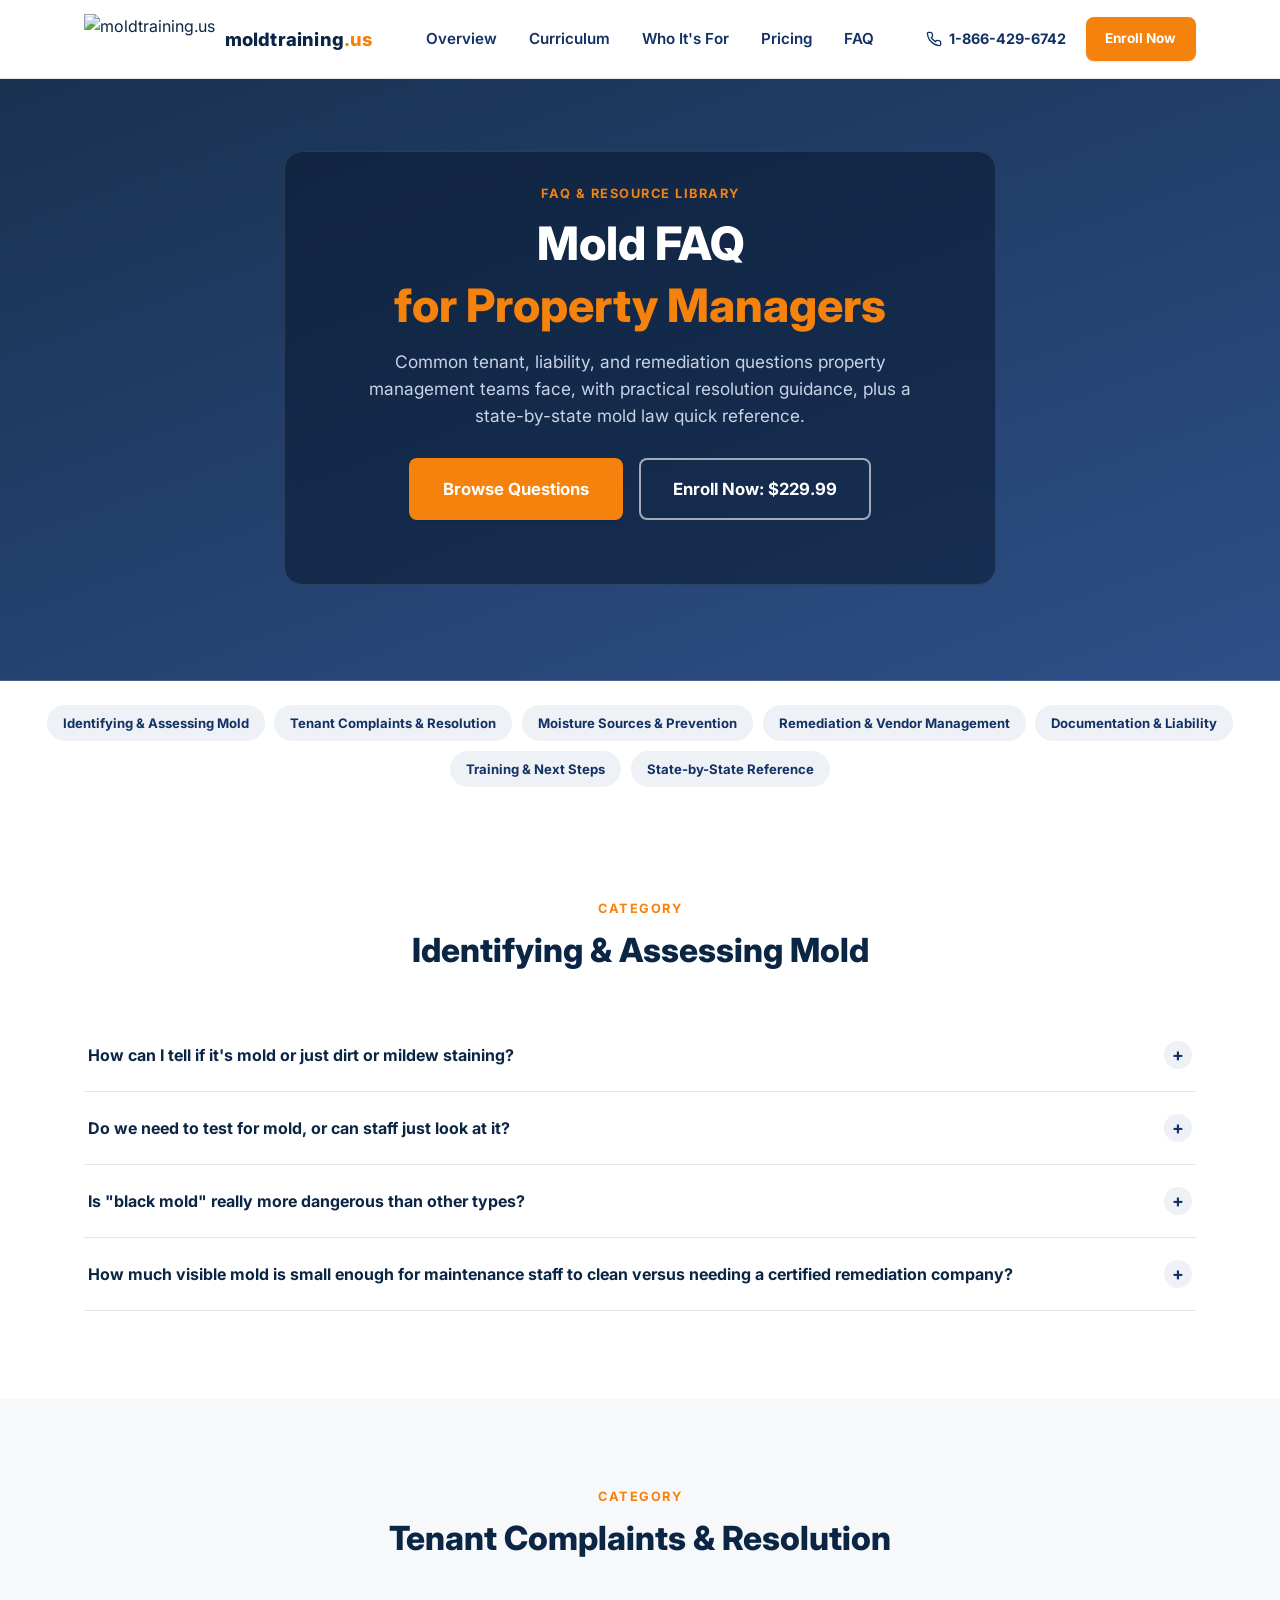
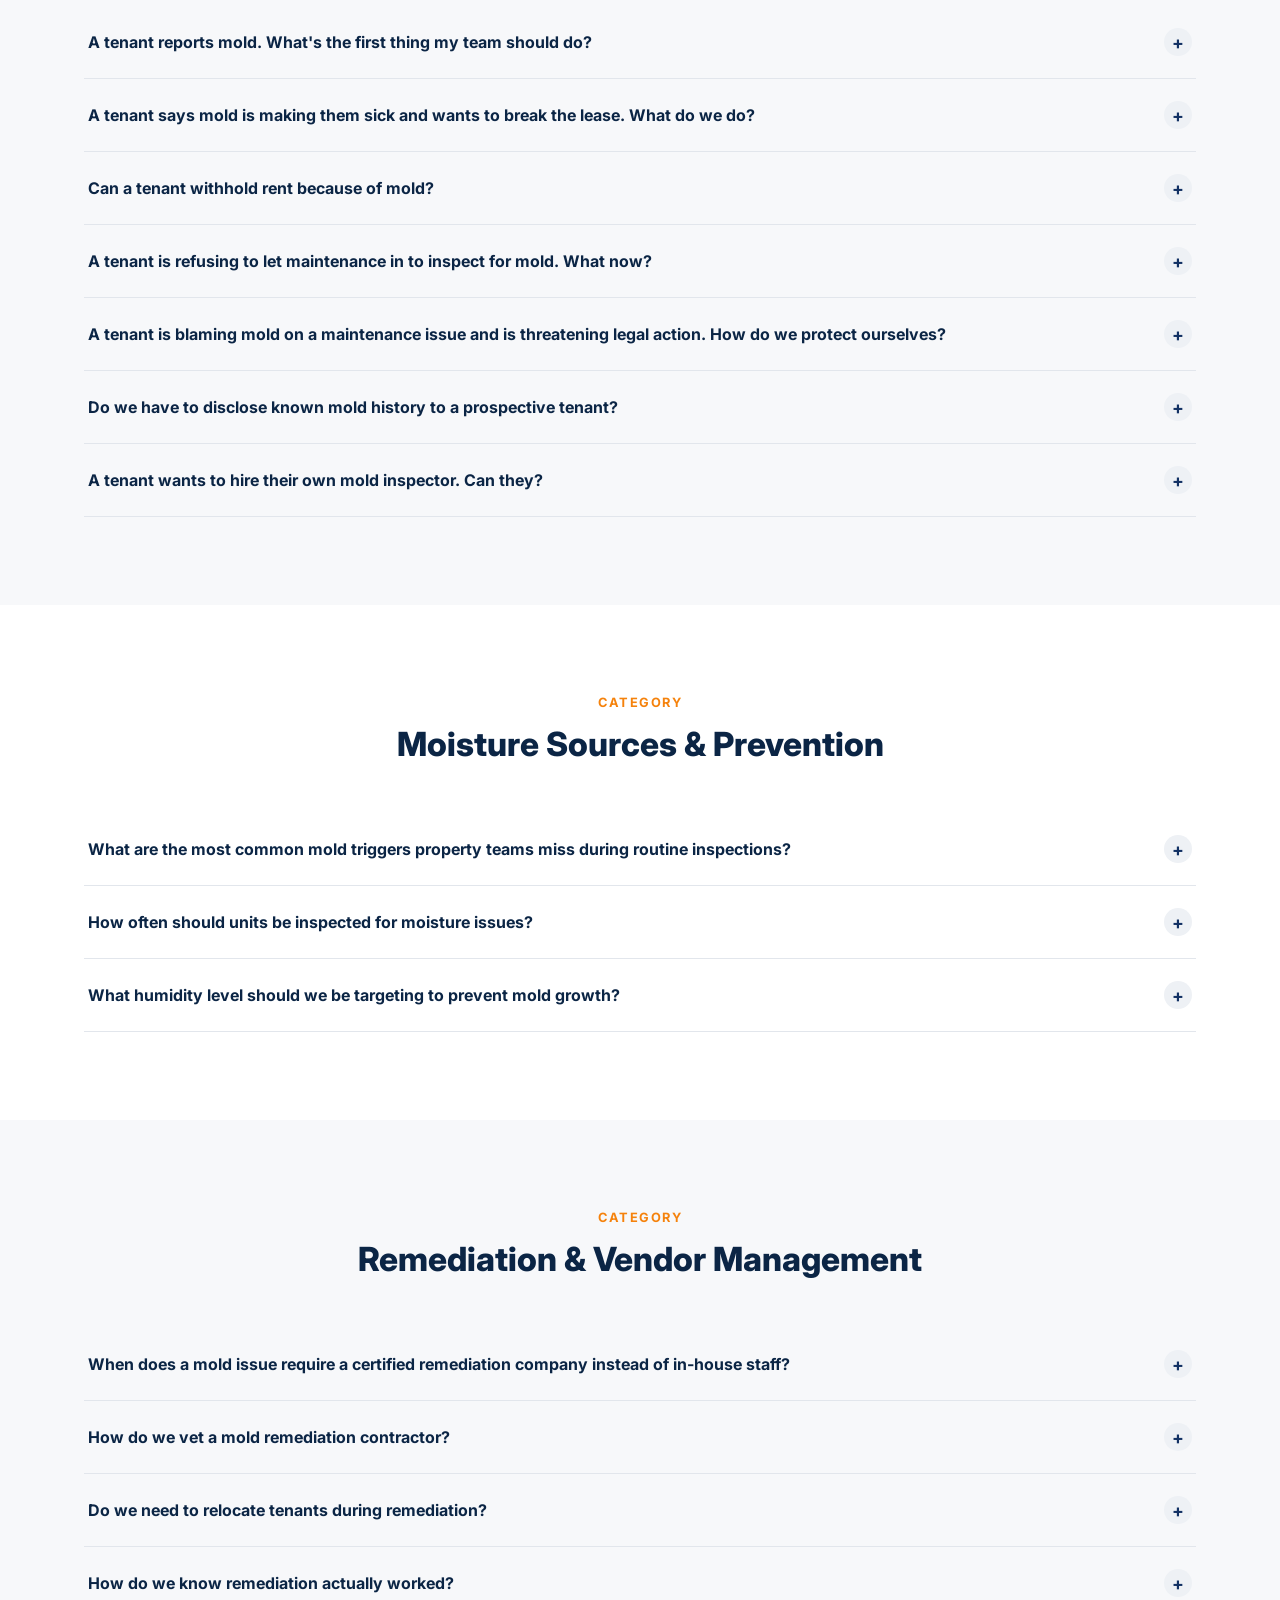
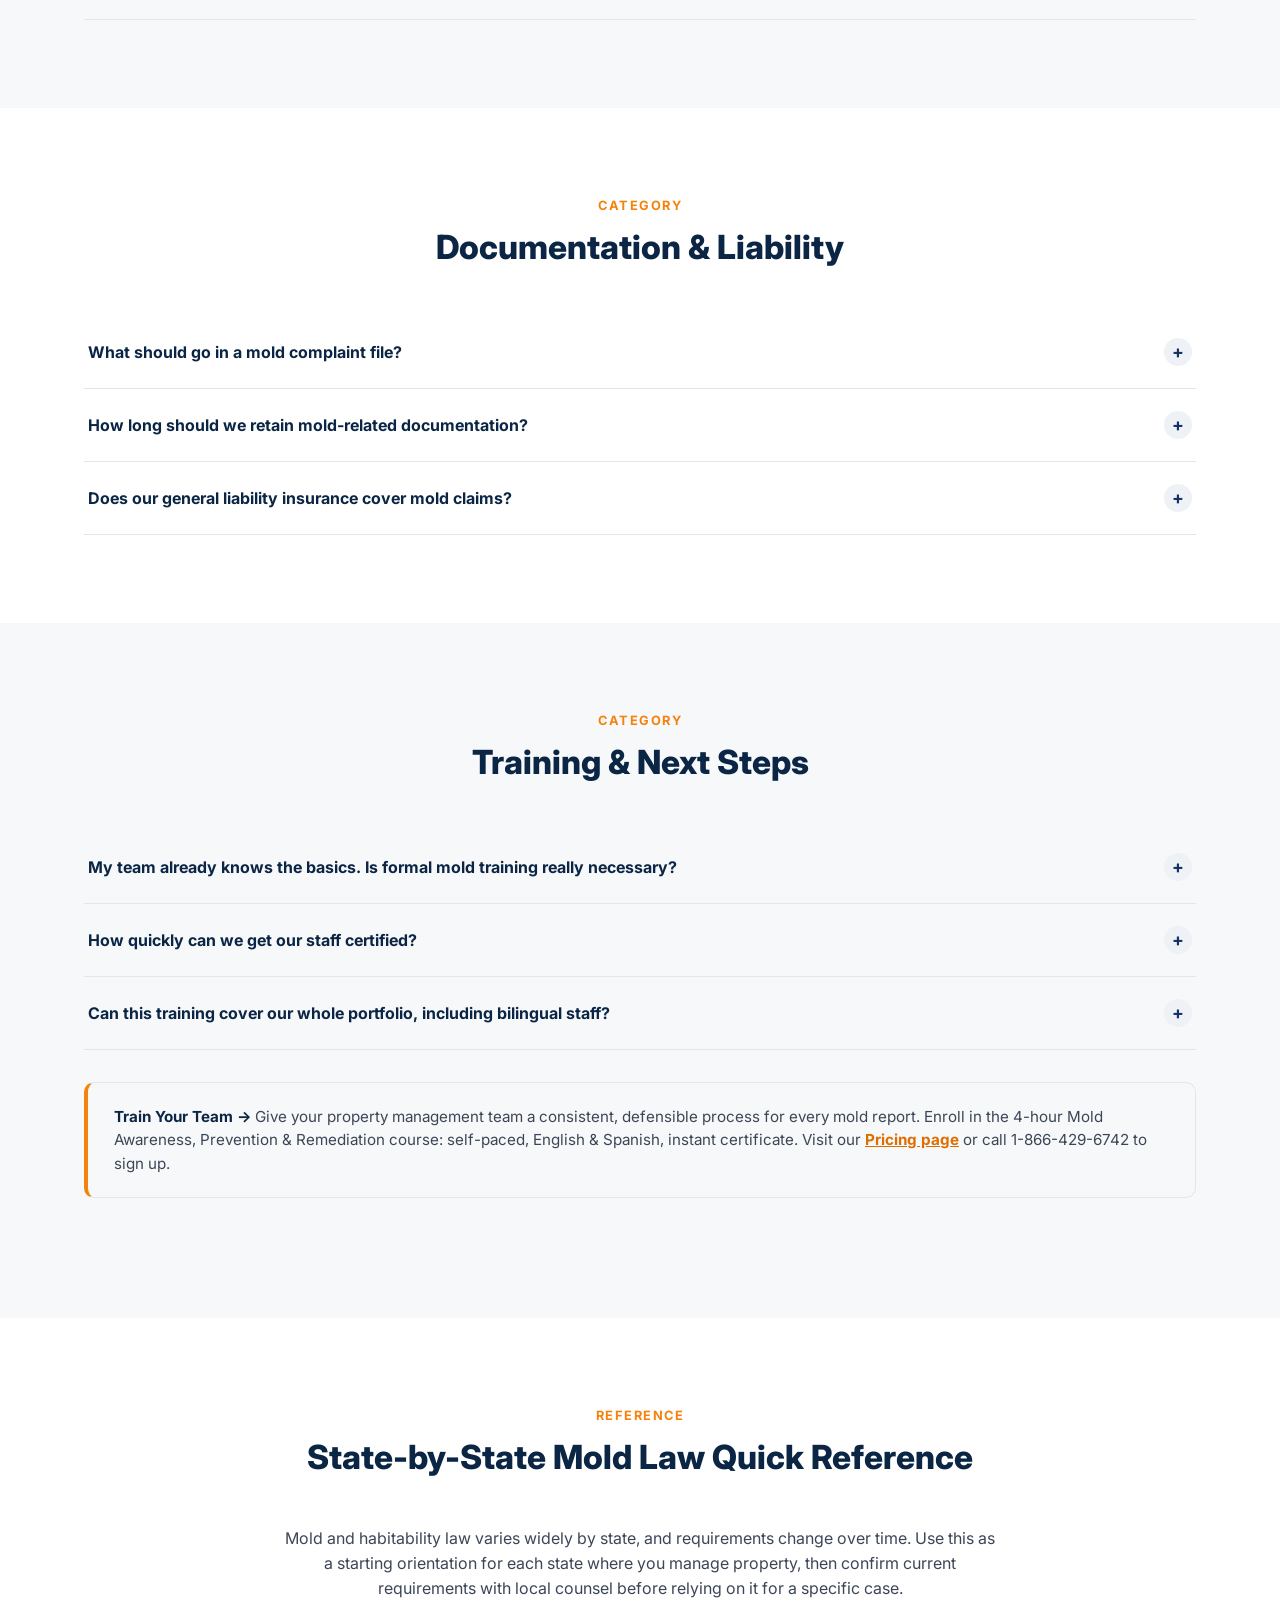
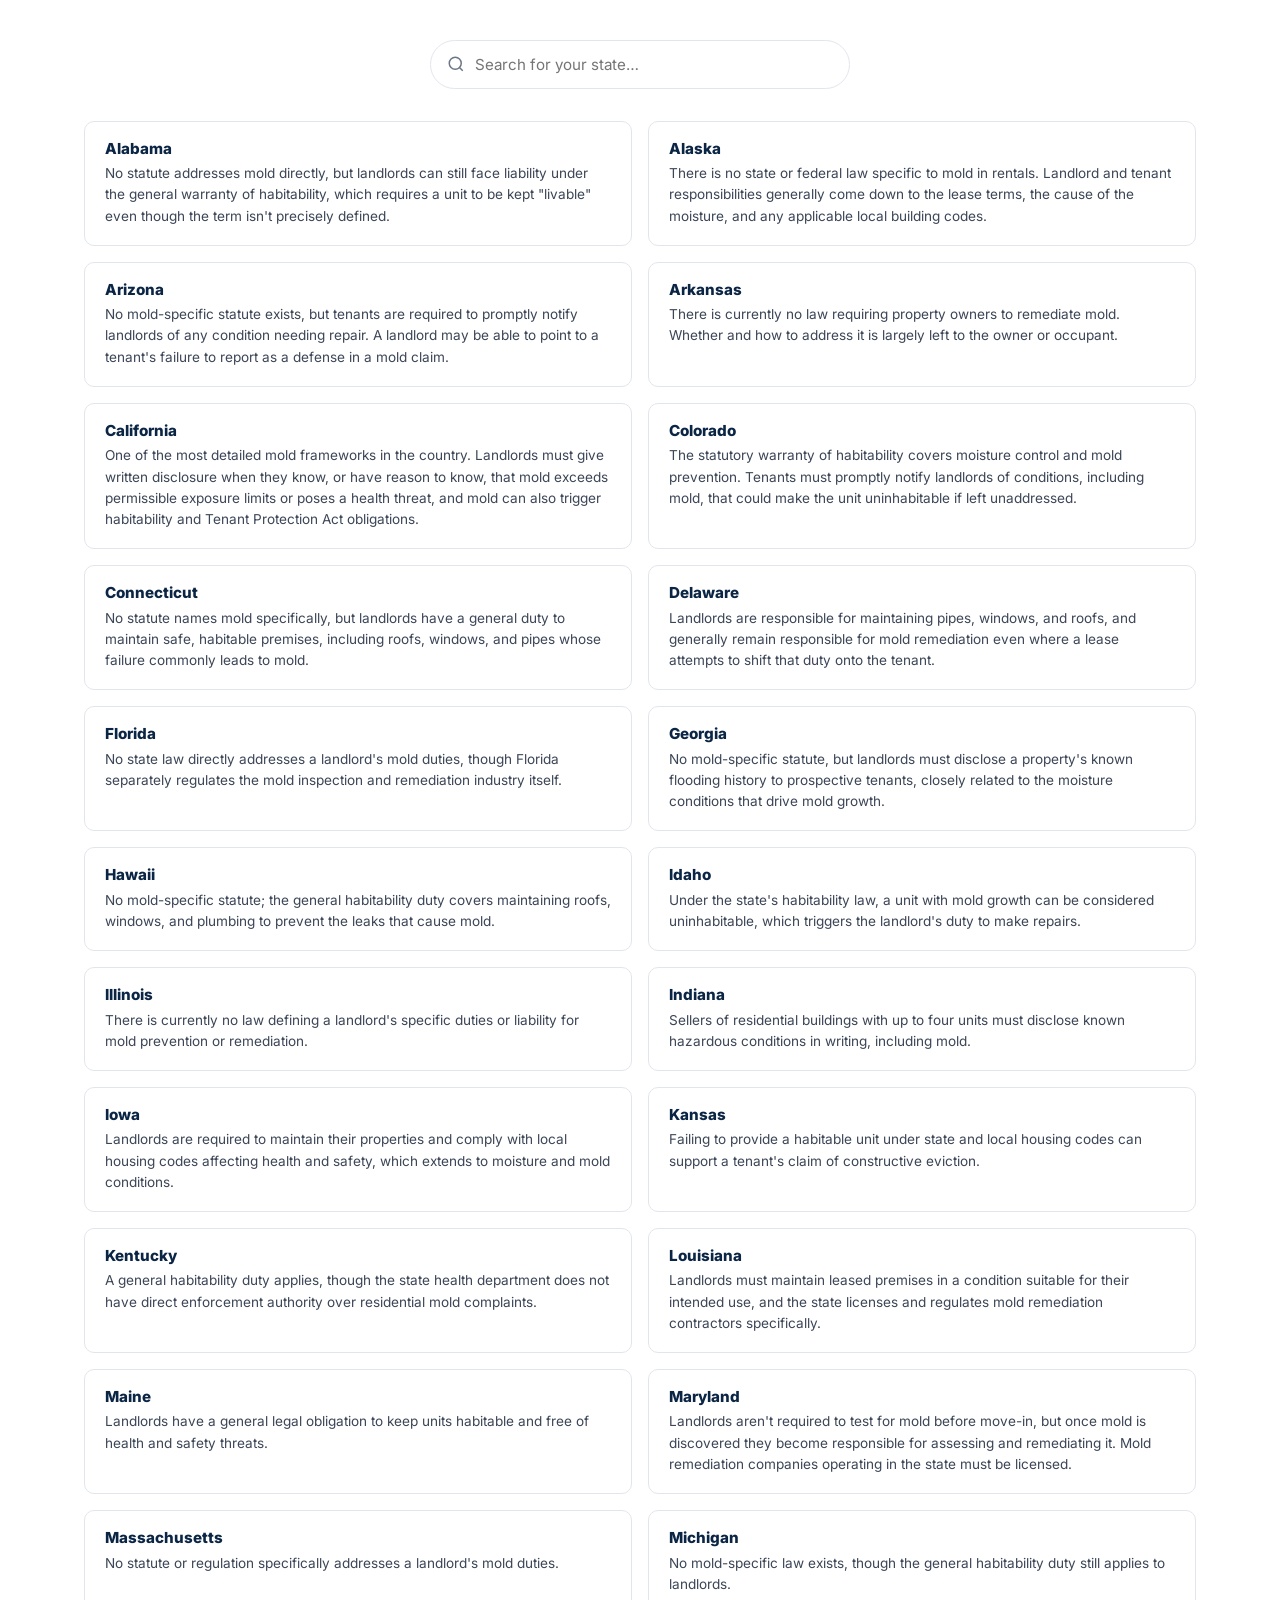
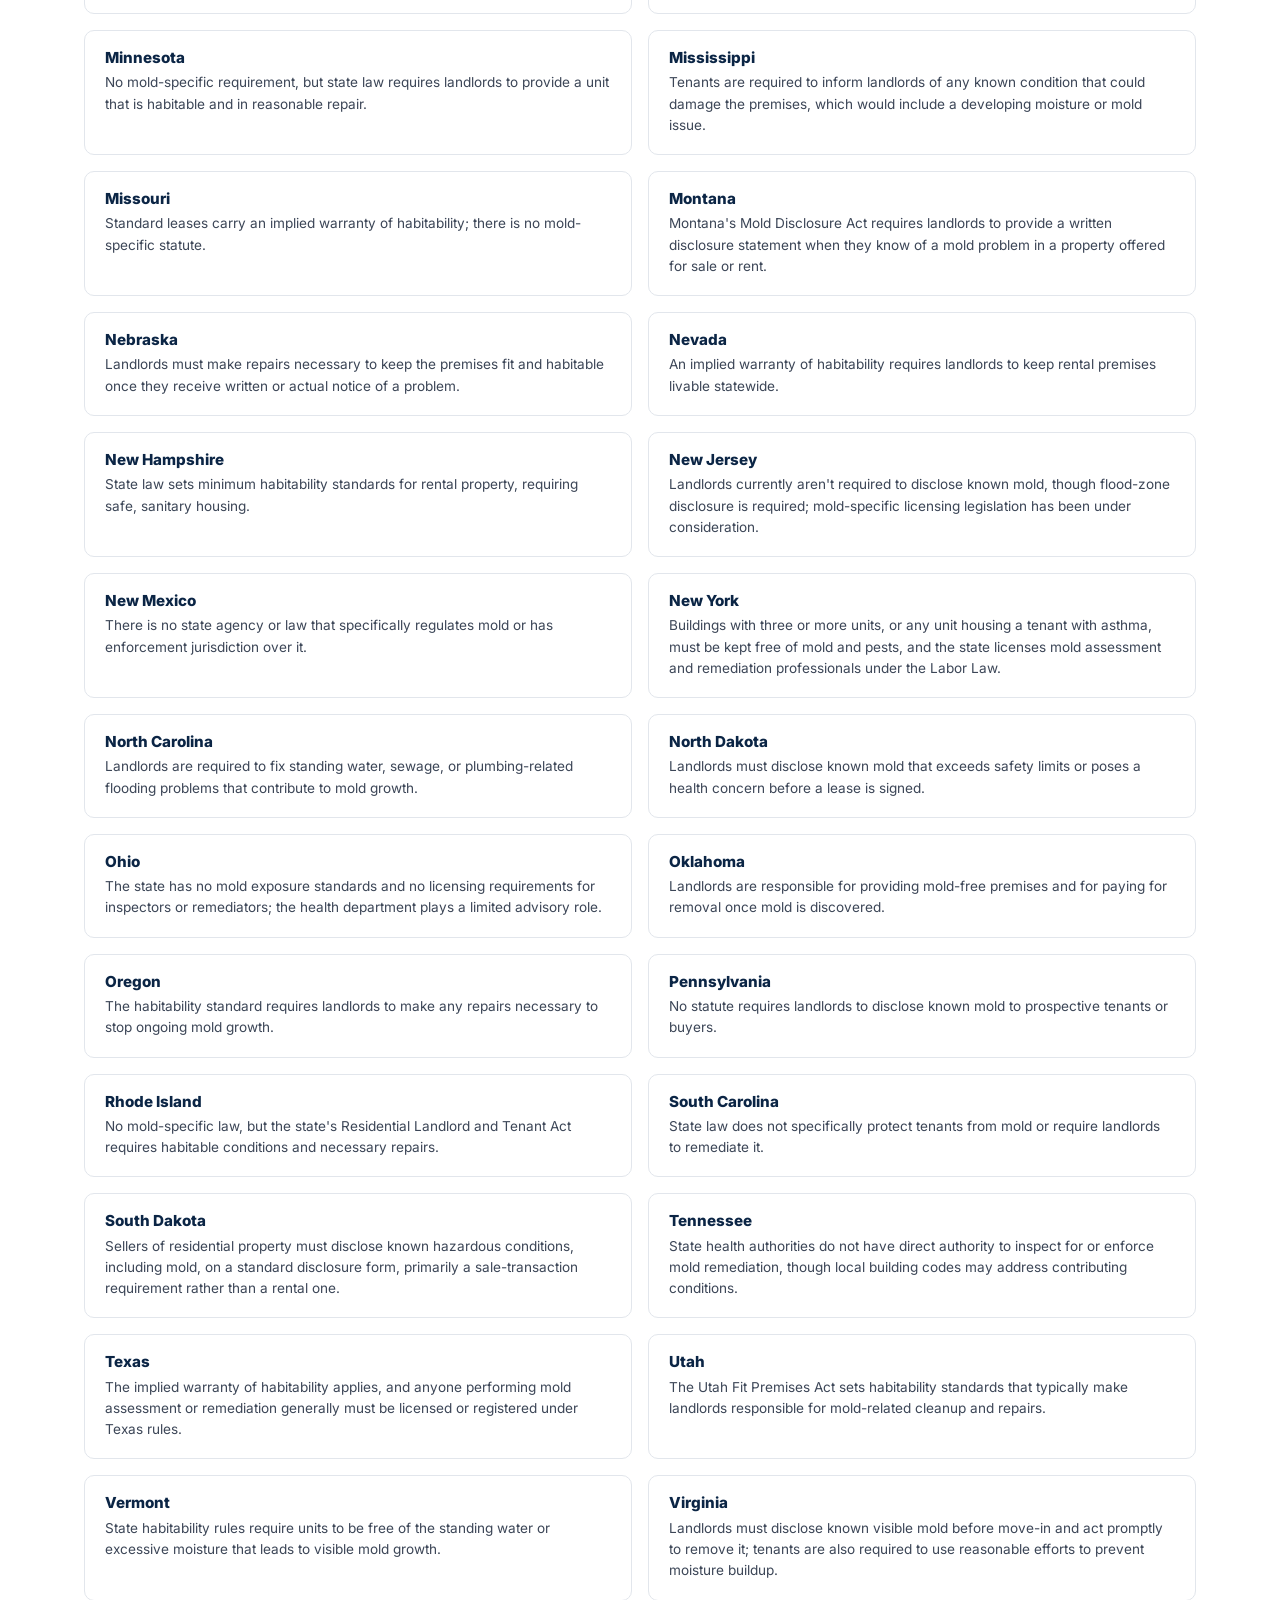
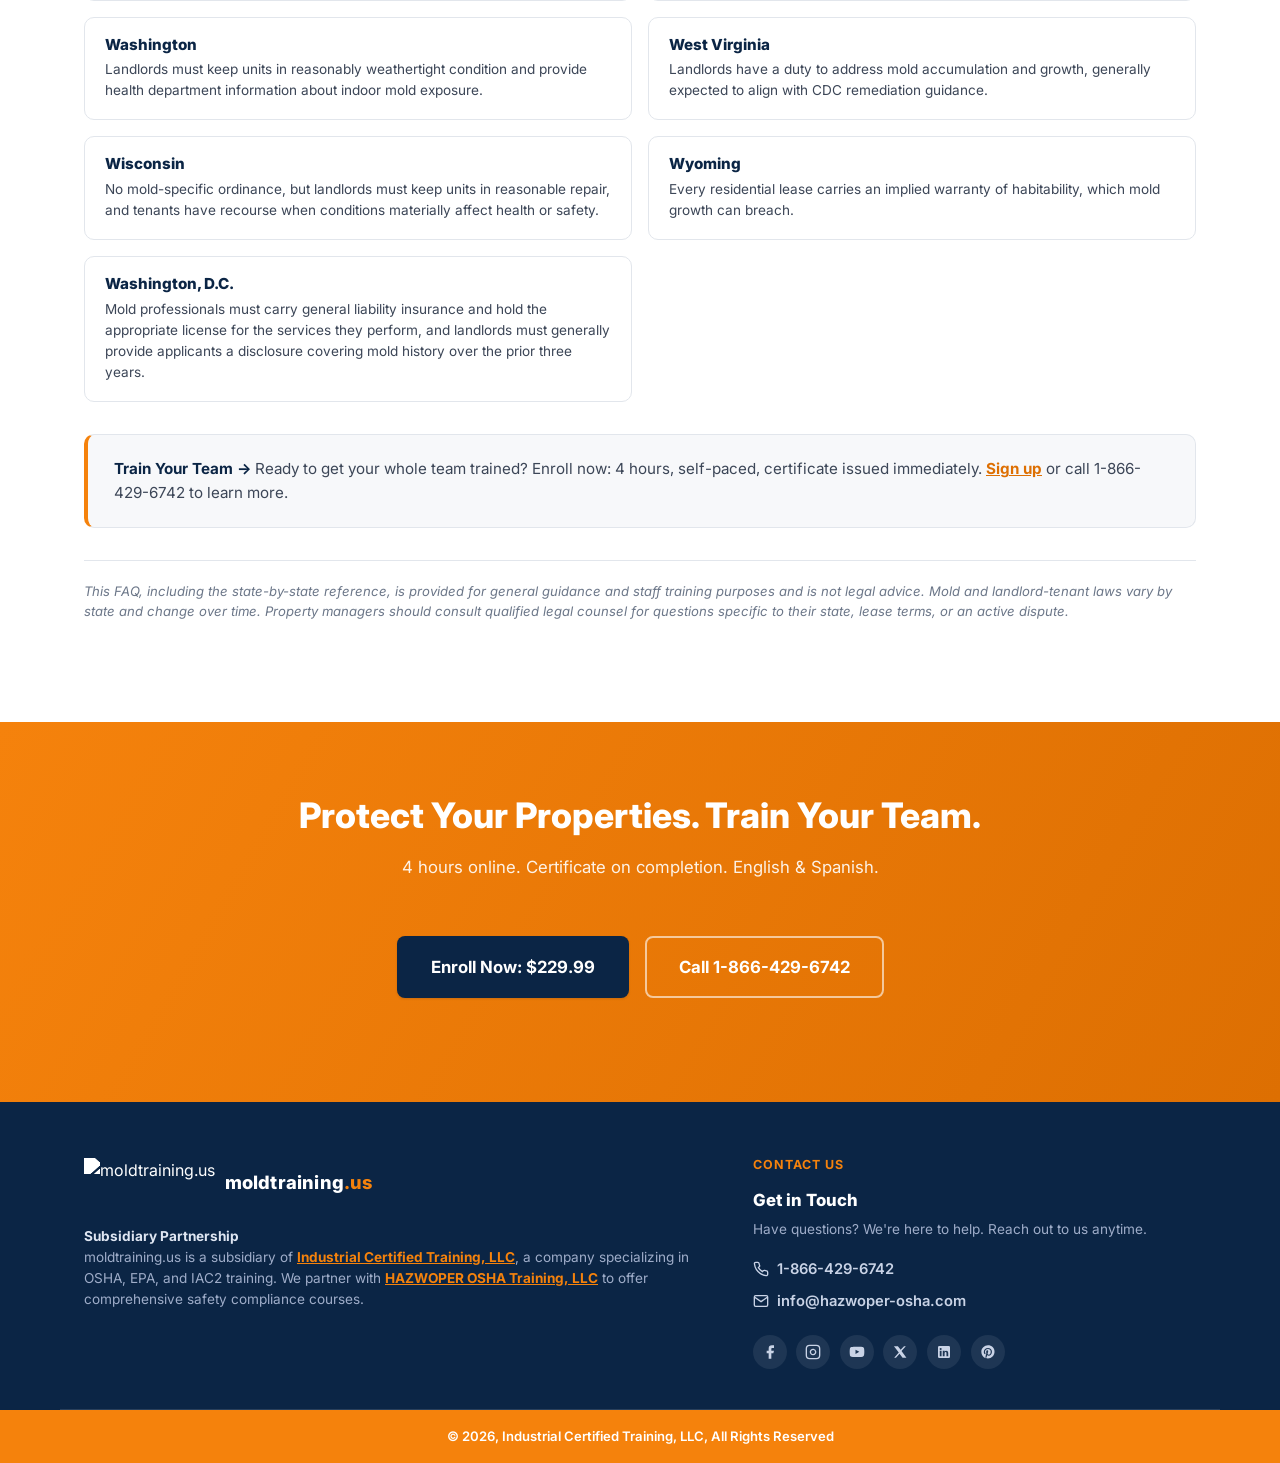
==== commit 56512c94: "Vertically center text in Who It's For audience cards Cards in the same grid row stretch to match th" ====
--- a/frequently-asked-questions/index.html
+++ b/frequently-asked-questions/index.html
@@ -3,7 +3,7 @@
 <head>
 <meta charset="UTF-8">
 <meta name="viewport" content="width=device-width, initial-scale=1.0">
-<title>Mold FAQ for Property Managers | Property Management Mold Training (PMMT)</title>
+<title>Mold FAQ for Property Managers | moldtraining.us</title>
 <meta name="description" content="Common tenant, liability, and remediation mold questions property management teams face, with practical resolution guidance, plus a state-by-state mold law quick reference.">
 <link rel="icon" type="image/png" href="../images/pmmt-logo.png">
 <link rel="apple-touch-icon" href="../images/pmmt-logo.png">
@@ -20,7 +20,208 @@
 
 <link rel="preconnect" href="https://fonts.googleapis.com">
 <link href="https://fonts.googleapis.com/css2?family=Inter:wght@400;500;600;700;800&display=swap" rel="stylesheet">
-<link rel="stylesheet" href="../css/styles.css">
+<link rel="stylesheet" href="../css/styles.css?v=6">
+
+<script type="application/ld+json">
+{
+  "@context": "https://schema.org",
+  "@type": "FAQPage",
+  "mainEntity": [
+    {
+      "@type": "Question",
+      "name": "How can I tell if it's mold or just dirt or mildew staining?",
+      "acceptedAnswer": {
+        "@type": "Answer",
+        "text": "Mold typically appears fuzzy or slightly raised and often carries a musty odor, which dirt and mildew stains don't. Color alone (black, green, white) isn't a reliable indicator of species or danger level. When in doubt, treat it as mold until a visual inspection or lab sample says otherwise; assuming it's \"just dirt\" is one of the most common ways small problems become expensive ones."
+      }
+    },
+    {
+      "@type": "Question",
+      "name": "Do we need to test for mold, or can staff just look at it?",
+      "acceptedAnswer": {
+        "@type": "Answer",
+        "text": "Visual identification is usually enough to trigger action: containment, moisture correction, cleaning, or a remediation referral. Lab testing or air sampling is generally reserved for disputes, health-complaint documentation, post-remediation verification, or cases where the source isn't visible. Testing before every response can slow your team down and create paperwork that works against you if results are ambiguous."
+      }
+    },
+    {
+      "@type": "Question",
+      "name": "Is \"black mold\" really more dangerous than other types?",
+      "acceptedAnswer": {
+        "@type": "Answer",
+        "text": "It gets outsized attention, but any mold growth signals a moisture problem that needs correcting, and any mold can trigger allergic or respiratory symptoms in sensitive individuals. Species matters less operationally than getting the moisture source fixed and the growth removed correctly."
+      }
+    },
+    {
+      "@type": "Question",
+      "name": "How much visible mold is small enough for maintenance staff to clean versus needing a certified remediation company?",
+      "acceptedAnswer": {
+        "@type": "Answer",
+        "text": "Many jurisdictions and industry guidance use roughly 10 square feet as a rough threshold. Smaller areas may be handled by trained staff with proper PPE, while larger areas typically call for certified remediation professionals. Always confirm state and local requirements, since some states set their own thresholds and licensing rules."
+      }
+    },
+    {
+      "@type": "Question",
+      "name": "A tenant reports mold. What's the first thing my team should do?",
+      "acceptedAnswer": {
+        "@type": "Answer",
+        "text": "Acknowledge the complaint in writing within a defined window (many property management companies target 24 to 48 hours), document the report with date, unit, description, and photos if provided, and schedule an inspection promptly. The biggest liability driver isn't mold itself, it's an undocumented delay between complaint and response."
+      }
+    },
+    {
+      "@type": "Question",
+      "name": "A tenant says mold is making them sick and wants to break the lease. What do we do?",
+      "acceptedAnswer": {
+        "@type": "Answer",
+        "text": "Don't argue the medical claim; your team isn't qualified to and it isn't your role. Document the complaint, inspect promptly, correct any moisture or mold issue found, and consult your attorney or leasing policy on habitability and lease-break provisions. Offering temporary relocation during remediation is common practice in serious cases and can reduce dispute risk."
+      }
+    },
+    {
+      "@type": "Question",
+      "name": "Can a tenant withhold rent because of mold?",
+      "acceptedAnswer": {
+        "@type": "Answer",
+        "text": "This depends entirely on state and local landlord-tenant law. Some jurisdictions allow rent withholding or \"repair and deduct\" for habitability issues, while others require formal notice and cure periods first. This is a legal question for your attorney, not a policy your team should improvise case by case."
+      }
+    },
+    {
+      "@type": "Question",
+      "name": "A tenant is refusing to let maintenance in to inspect for mold. What now?",
+      "acceptedAnswer": {
+        "@type": "Answer",
+        "text": "Follow your state's required notice-to-enter procedures and document every attempted contact in writing. If a tenant blocks access to a reported hazard, that refusal should be documented too. It matters if the situation escalates to a dispute later."
+      }
+    },
+    {
+      "@type": "Question",
+      "name": "A tenant is blaming mold on a maintenance issue and is threatening legal action. How do we protect ourselves?",
+      "acceptedAnswer": {
+        "@type": "Answer",
+        "text": "Documentation is the entire defense: complaint logs, inspection dates and findings, work orders, before, during, and after photos, and correspondence with the tenant. A defensible paper trail is what turns a dispute into a non-issue rather than an open liability. This exact skill, building a defensible response from first complaint to resolution, is a core module in our Mold Awareness training. Sign up your team to learn more."
+      }
+    },
+    {
+      "@type": "Question",
+      "name": "Do we have to disclose known mold history to a prospective tenant?",
+      "acceptedAnswer": {
+        "@type": "Answer",
+        "text": "Several states require mold disclosure in leases or at move-in when there's a known history. Even where it isn't legally mandated, many property managers disclose proactively to reduce dispute risk. Check your state's specific disclosure requirements."
+      }
+    },
+    {
+      "@type": "Question",
+      "name": "A tenant wants to hire their own mold inspector. Can they?",
+      "acceptedAnswer": {
+        "@type": "Answer",
+        "text": "Generally yes, though your lease may specify how findings get submitted to you. If their results conflict with yours, that's a good trigger for a third-party or independent assessment rather than a back-and-forth over whose result is correct."
+      }
+    },
+    {
+      "@type": "Question",
+      "name": "What are the most common mold triggers property teams miss during routine inspections?",
+      "acceptedAnswer": {
+        "@type": "Answer",
+        "text": "HVAC condensation lines, under-sink plumbing, window seals and flashing, roof penetrations, and poor bathroom ventilation are frequent blind spots. They're often not visible during a quick walkthrough and only surface once staining or odor appears."
+      }
+    },
+    {
+      "@type": "Question",
+      "name": "How often should units be inspected for moisture issues?",
+      "acceptedAnswer": {
+        "@type": "Answer",
+        "text": "There's no universal standard, but many property teams build moisture and mold checks into existing turnover inspections, seasonal HVAC service visits, and any work order involving plumbing or roofing, rather than running a separate standalone mold inspection cycle."
+      }
+    },
+    {
+      "@type": "Question",
+      "name": "What humidity level should we be targeting to prevent mold growth?",
+      "acceptedAnswer": {
+        "@type": "Answer",
+        "text": "Indoor relative humidity is generally recommended to stay below 60 percent, ideally in the 30 to 50 percent range, since mold typically needs sustained moisture and organic material to establish."
+      }
+    },
+    {
+      "@type": "Question",
+      "name": "When does a mold issue require a certified remediation company instead of in-house staff?",
+      "acceptedAnswer": {
+        "@type": "Answer",
+        "text": "Beyond the small-area threshold, situations involving HVAC system contamination, recurring or hidden mold behind walls, sensitive occupants such as those with respiratory conditions, or any situation likely to become a legal dispute are better handled by certified professionals, both for safety and for the credibility of the response if challenged later. Not sure your team can make that call confidently yet? Our course walks through this exact decision point in Module 5. Learn more and enroll."
+      }
+    },
+    {
+      "@type": "Question",
+      "name": "How do we vet a mold remediation contractor?",
+      "acceptedAnswer": {
+        "@type": "Answer",
+        "text": "Look for state licensing or certification where required, proof of insurance, a written scope of work, and post-remediation verification or clearance testing as part of the contract, not just a cleanup invoice."
+      }
+    },
+    {
+      "@type": "Question",
+      "name": "Do we need to relocate tenants during remediation?",
+      "acceptedAnswer": {
+        "@type": "Answer",
+        "text": "It depends on the scope, location, and containment method. Larger remediation jobs involving containment barriers and negative air pressure often make temporary relocation the more practical and defensible option."
+      }
+    },
+    {
+      "@type": "Question",
+      "name": "How do we know remediation actually worked?",
+      "acceptedAnswer": {
+        "@type": "Answer",
+        "text": "Post-remediation verification (a visual clearance inspection and, where warranted, clearance air sampling by an independent party) is the standard way to confirm the job is complete before returning tenants to the space or closing out the file."
+      }
+    },
+    {
+      "@type": "Question",
+      "name": "What should go in a mold complaint file?",
+      "acceptedAnswer": {
+        "@type": "Answer",
+        "text": "The initial complaint with date and method received, photos, the inspection report, the moisture source identified, corrective action taken, remediation records if applicable, clearance verification, and all tenant correspondence. This is the file that protects you if a claim surfaces months later."
+      }
+    },
+    {
+      "@type": "Question",
+      "name": "How long should we retain mold-related documentation?",
+      "acceptedAnswer": {
+        "@type": "Answer",
+        "text": "This varies by state statute of limitations for habitability and personal injury claims, often several years, so many property management companies retain the full file for the life of the tenancy plus several years after. Check with your attorney for your state's specific window."
+      }
+    },
+    {
+      "@type": "Question",
+      "name": "Does our general liability insurance cover mold claims?",
+      "acceptedAnswer": {
+        "@type": "Answer",
+        "text": "Many standard general liability policies exclude or sublimit mold-related claims specifically, given how common and costly they've become. Confirm your policy's mold coverage and exclusions directly with your carrier rather than assuming it's covered under general property damage."
+      }
+    },
+    {
+      "@type": "Question",
+      "name": "My team already knows the basics. Is formal mold training really necessary?",
+      "acceptedAnswer": {
+        "@type": "Answer",
+        "text": "Most property management teams know mold is a problem; far fewer have a consistent, documented process for spotting it early, responding within a defensible timeline, and knowing exactly when to escalate to certified remediation. That consistency is what actually reduces liability, and it's the gap formal training closes. Want to learn more? Enroll your team in our 4-hour Mold Awareness, Prevention & Remediation course for Property Management Teams."
+      }
+    },
+    {
+      "@type": "Question",
+      "name": "How quickly can we get our staff certified?",
+      "acceptedAnswer": {
+        "@type": "Answer",
+        "text": "The course is self-paced and takes about 4 hours to complete, so staff can start, stop, and finish between shifts. A certificate of completion is issued immediately, ready for your compliance files. Sign up today to have your team trained this week."
+      }
+    },
+    {
+      "@type": "Question",
+      "name": "Can this training cover our whole portfolio, including bilingual staff?",
+      "acceptedAnswer": {
+        "@type": "Answer",
+        "text": "Yes. The course is available in English and Spanish with an in-course toggle, and can be delivered as on-demand digital, virtual instructor-led, in-person, or via SCORM package to your own LMS for portfolio-wide rollout. To learn more or enroll your team, visit our Pricing page or call 1-866-429-6742."
+      }
+    }
+  ]
+}
+</script>
 </head>
 <body>
 
@@ -29,11 +230,8 @@
 <header class="site-header">
   <div class="container header-inner">
     <a href="../index.html#top" class="logo">
-      <img src="../images/pmmt-logo.png" alt="Property Management Mold Training (PMMT)" class="logo-icon">
-      <span class="logo-text">
-        <span class="logo-mark">PMMT</span>
-        <span class="logo-sub">Property Management Mold Training</span>
-      </span>
+      <img src="../images/pmmt-logo.png" alt="moldtraining.us" class="logo-icon">
+      <span class="logo-text">moldtraining<span class="logo-dash">.us</span></span>
     </a>
 
     <nav class="main-nav" id="mainNav">
@@ -431,14 +629,11 @@
 
     <div class="footer-col footer-col-brand">
       <a href="../index.html#top" class="logo footer-logo">
-        <img src="../images/pmmt-logo.png" alt="Property Management Mold Training (PMMT)" class="logo-icon logo-icon-footer">
-        <span class="logo-text">
-          <span class="logo-mark logo-mark-footer">PMMT</span>
-          <span class="logo-sub logo-sub-footer">Property Management Mold Training</span>
-        </span>
+        <img src="../images/pmmt-logo.png" alt="moldtraining.us" class="logo-icon logo-icon-footer">
+        <span class="logo-text logo-text-footer">moldtraining<span class="logo-dash">.us</span></span>
       </a>
 
-      <p class="footer-legal"><strong>Subsidiary Partnership</strong><br>Property Management Mold Training is a subsidiary of <a href="https://ictraining.us/" target="_blank" rel="noopener">Industrial Certified Training, LLC</a>, a company specializing in DOT safety training. We partner with <a href="https://hazwoper-osha.com/" target="_blank" rel="noopener">HAZWOPER OSHA Training, LLC</a> to offer comprehensive safety compliance courses.</p>
+      <p class="footer-legal"><strong>Subsidiary Partnership</strong><br>moldtraining.us is a subsidiary of <a href="https://ictraining.us/" target="_blank" rel="noopener">Industrial Certified Training, LLC</a>, a company specializing in OSHA, EPA, and IAC2 training. We partner with <a href="https://hazwoper-osha.com/" target="_blank" rel="noopener">HAZWOPER OSHA Training, LLC</a> to offer comprehensive safety compliance courses.</p>
     </div>
 
     <div class="footer-col footer-col-contact">
@@ -451,9 +646,9 @@
           <svg width="16" height="16" viewBox="0 0 24 24" fill="none" stroke="currentColor" stroke-width="2"><path d="M22 16.92v3a2 2 0 0 1-2.18 2 19.79 19.79 0 0 1-8.63-3.07 19.5 19.5 0 0 1-6-6 19.79 19.79 0 0 1-3.07-8.67A2 2 0 0 1 4.11 2h3a2 2 0 0 1 2 1.72c.127.96.362 1.903.7 2.81a2 2 0 0 1-.45 2.11L8.09 9.91a16 16 0 0 0 6 6l1.27-1.27a2 2 0 0 1 2.11-.45c.907.338 1.85.573 2.81.7A2 2 0 0 1 22 16.92z"/></svg>
           1-866-429-6742
         </a>
-        <a href="mailto:info@propertymanagementmoldtraining.us">
+        <a href="mailto:info@hazwoper-osha.com">
           <svg width="16" height="16" viewBox="0 0 24 24" fill="none" stroke="currentColor" stroke-width="2"><path d="M4 4h16c1.1 0 2 .9 2 2v12c0 1.1-.9 2-2 2H4c-1.1 0-2-.9-2-2V6c0-1.1.9-2 2-2z"/><polyline points="22,6 12,13 2,6"/></svg>
-          info@propertymanagementmoldtraining.us
+          info@hazwoper-osha.com
         </a>
       </div>
 
@@ -482,12 +677,12 @@
   </div>
   <div class="footer-bottom">
     <div class="container">
-      <p>&copy; 2026, Property Management Mold Training, All Rights Reserved</p>
+      <p>&copy; 2026, Industrial Certified Training, LLC, All Rights Reserved</p>
     </div>
   </div>
 </footer>
 
-<script src="../js/main.js"></script>
+<script src="../js/main.js?v=5"></script>
 
 <!--Start of Tawk.to Script-->
 <script type="text/javascript">
--- a/css/styles.css
+++ b/css/styles.css
@@ -86,11 +86,9 @@
 .logo{display:flex;align-items:center;gap:.6rem;flex-shrink:0;min-width:0;}
 .logo-icon{height:clamp(34px,6.5vw,50px);width:auto;max-width:100%;display:block;}
 .logo-icon-footer{height:clamp(34px,5vw,48px);filter:brightness(0) invert(1);}
-.logo-text{display:flex;flex-direction:column;line-height:1.15;white-space:nowrap;}
-.logo-mark{font-size:1.05rem;font-weight:800;letter-spacing:.3px;color:var(--navy-900);}
-.logo-sub{font-size:.62rem;font-weight:600;letter-spacing:.4px;text-transform:uppercase;color:var(--gray-500);}
-.logo-mark-footer{color:var(--white);}
-.logo-sub-footer{color:#8fa0c4;white-space:normal;}
+.logo-text{font-size:1.15rem;font-weight:800;letter-spacing:.2px;color:var(--navy-900);white-space:nowrap;}
+.logo-dash{color:var(--orange-500);}
+.logo-text-footer{color:var(--white);}
 
 .main-nav{display:flex;gap:2rem;}
 .main-nav a{font-weight:600;font-size:.95rem;color:var(--navy-800);padding:.5rem 0;position:relative;}
@@ -177,15 +175,18 @@
   box-shadow:var(--shadow-sm);
 }
 .hero-card h3{font-size:1.1rem;margin-bottom:1.1rem;}
-.hero-card-list{margin-bottom:0;}
-.hero-card-list li{
-  display:flex;justify-content:space-between;align-items:center;
-  padding:.65rem 0;border-bottom:1px solid var(--gray-100);
-  font-size:.9rem;
-}
-.hero-card-list li:last-child{border-bottom:none;}
-.hero-card-list span{color:var(--gray-500);}
-.hero-card-list strong{color:var(--navy-900);text-align:right;font-weight:700;}
+.hero-course-list{margin-bottom:0;}
+.hero-course-list li{border-bottom:1px solid var(--gray-100);}
+.hero-course-list li:last-child{border-bottom:none;}
+.hero-course-list a{
+  display:flex;justify-content:space-between;align-items:center;gap:.75rem;
+  padding:.75rem .25rem;
+  border-radius:8px;
+  transition:background-color .15s ease, padding-left .15s ease;
+}
+.hero-course-list a:hover{background:var(--gray-50);padding-left:.6rem;}
+.hero-course-name{font-size:.92rem;font-weight:700;color:var(--navy-900);}
+.hero-course-meta{font-size:.82rem;font-weight:700;color:var(--orange-500);white-space:nowrap;}
 
 /* ---------- Trust strip ---------- */
 .trust-strip{background:var(--gray-50);border-bottom:1px solid var(--gray-200);}
@@ -235,6 +236,28 @@
 .feature-card h3{font-size:1.05rem;}
 .feature-card p{font-size:.92rem;margin-bottom:0;}
 
+/* ---------- Course tabs (shared: Curriculum & Who It's For) ---------- */
+.course-tabs{
+  display:flex;flex-wrap:wrap;gap:.6rem;
+  justify-content:center;
+  margin-bottom:40px;
+}
+.course-tab{
+  font-family:inherit;
+  font-size:.85rem;font-weight:700;
+  color:var(--navy-800);
+  background:var(--white);
+  border:1.5px solid var(--gray-200);
+  padding:.6rem 1.2rem;
+  border-radius:999px;
+  cursor:pointer;
+  transition:background-color .15s ease, color .15s ease, border-color .15s ease;
+}
+.course-tab:hover{border-color:var(--orange-500);color:var(--orange-500);}
+.course-tab.active{background:var(--navy-900);border-color:var(--navy-900);color:var(--white);}
+.course-panel{display:none;}
+.course-panel.active{display:block;}
+
 /* ---------- Curriculum ---------- */
 .curriculum-list{
   max-width:800px;margin:0 auto;
@@ -256,6 +279,9 @@
 
 /* ---------- Audience ---------- */
 .audience-card{
+  display:flex;
+  align-items:center;
+  justify-content:center;
   background:var(--white);
   border:1px solid var(--gray-200);
   border-radius:var(--radius);
@@ -269,6 +295,41 @@
 }
 .audience-card:hover{box-shadow:var(--shadow-md);transform:translateY(-2px);}
 
+/* ---------- Compare courses ---------- */
+.compare-table-wrap{overflow-x:auto;}
+.compare-table{
+  width:100%;
+  min-width:640px;
+  border-collapse:collapse;
+  background:var(--white);
+  border-radius:var(--radius);
+  overflow:hidden;
+  box-shadow:var(--shadow-sm);
+}
+.compare-table th,
+.compare-table td{
+  padding:16px 20px;
+  text-align:left;
+  border-bottom:1px solid var(--gray-200);
+  font-size:.9rem;
+}
+.compare-table thead th{
+  background:var(--navy-900);
+  color:var(--white);
+  font-size:.85rem;font-weight:700;
+  vertical-align:top;
+}
+.compare-table thead th:first-child{background:var(--navy-800);}
+.compare-table tbody td:first-child{
+  font-weight:700;color:var(--navy-800);
+  background:var(--gray-50);
+  white-space:nowrap;
+}
+.compare-table tbody tr:last-child td{border-bottom:none;}
+.compare-current{background:rgba(245,130,12,.06);}
+.compare-table thead th.compare-current{background:var(--orange-500);}
+.compare-cta-row td{padding:20px;}
+
 /* ---------- Pricing ---------- */
 .pricing-section{background:var(--navy-900);}
 .pricing-section .section-head h2{color:var(--white);}
@@ -282,6 +343,22 @@
   padding:40px;
   box-shadow:var(--shadow-lg);
 }
+.course-select-row{margin-bottom:24px;}
+.course-select-row label{font-size:.85rem;font-weight:700;color:var(--navy-800);display:block;margin-bottom:6px;}
+.course-select-row select{
+  width:100%;
+  padding:.7rem .9rem;
+  border:1.5px solid var(--gray-200);
+  border-radius:8px;
+  font-size:.95rem;
+  font-family:inherit;
+  font-weight:600;
+  color:var(--navy-900);
+  background:var(--white);
+  cursor:pointer;
+}
+.course-select-row select:focus{outline:none;border-color:var(--orange-500);}
+
 .pricing-card-top{
   display:flex;justify-content:space-between;align-items:flex-start;gap:1rem;
   flex-wrap:wrap;
@@ -328,6 +405,52 @@
 }
 .form-row input:focus{outline:none;border-color:var(--orange-500);}
 .form-note{font-size:.78rem;color:var(--gray-500);text-align:center;margin:.5rem 0 0;}
+
+.bulk-pricing{
+  border:1.5px solid var(--gray-200);
+  border-radius:8px;
+  overflow:hidden;
+}
+.bulk-pricing-toggle{
+  width:100%;
+  display:flex;align-items:center;gap:.5rem;
+  padding:.7rem .9rem;
+  background:var(--white);
+  border:none;
+  cursor:pointer;
+  font-family:inherit;font-size:.9rem;font-weight:700;
+  color:var(--navy-800);
+  text-align:left;
+}
+.bulk-pricing-toggle svg{flex-shrink:0;}
+.bulk-pricing-toggle span{flex:1;}
+.bulk-pricing-chevron{transition:transform .2s ease;}
+.bulk-pricing-toggle[aria-expanded="true"] .bulk-pricing-chevron{transform:rotate(180deg);}
+.bulk-pricing-toggle:hover{color:var(--orange-500);}
+.bulk-pricing-panel{
+  border-top:1px solid var(--gray-200);
+  padding:.5rem .9rem;
+}
+.bulk-pricing-table{width:100%;border-collapse:collapse;font-size:.85rem;}
+.bulk-pricing-table th{
+  text-align:left;
+  padding:.4rem .3rem;
+  font-size:.72rem;text-transform:uppercase;letter-spacing:.4px;
+  color:var(--gray-500);
+  border-bottom:1px solid var(--gray-200);
+}
+.bulk-pricing-table th:last-child,
+.bulk-pricing-table td:last-child{text-align:right;}
+.bulk-pricing-table td{
+  padding:.45rem .3rem;
+  color:var(--gray-700);
+  border-bottom:1px solid var(--gray-100);
+}
+.bulk-pricing-table tr:last-child td{border-bottom:none;}
+.bulk-pricing-table td:last-child{font-weight:700;color:var(--navy-900);}
+.bulk-pricing-table tr.active{background:rgba(245,130,12,.08);}
+.bulk-pricing-table tr.active td{color:var(--navy-900);font-weight:800;}
+.bulk-pricing-table tr.active td:last-child{color:var(--orange-500);}
 .format-note{
   font-size:.82rem;color:var(--gray-500);
   text-align:center;
@@ -567,9 +690,12 @@
 @media (max-width:480px){
   .header-inner{gap:.5rem;}
   .header-actions{gap:.6rem;}
-  .logo-sub{display:none;}
-  .logo-mark{font-size:.95rem;}
+  .logo-text{font-size:.95rem;}
   .logo-icon{height:34px;}
+}
+
+@media (max-width:400px){
+  .logo-text{display:none;}
 }
 
 @media (max-width:640px){
